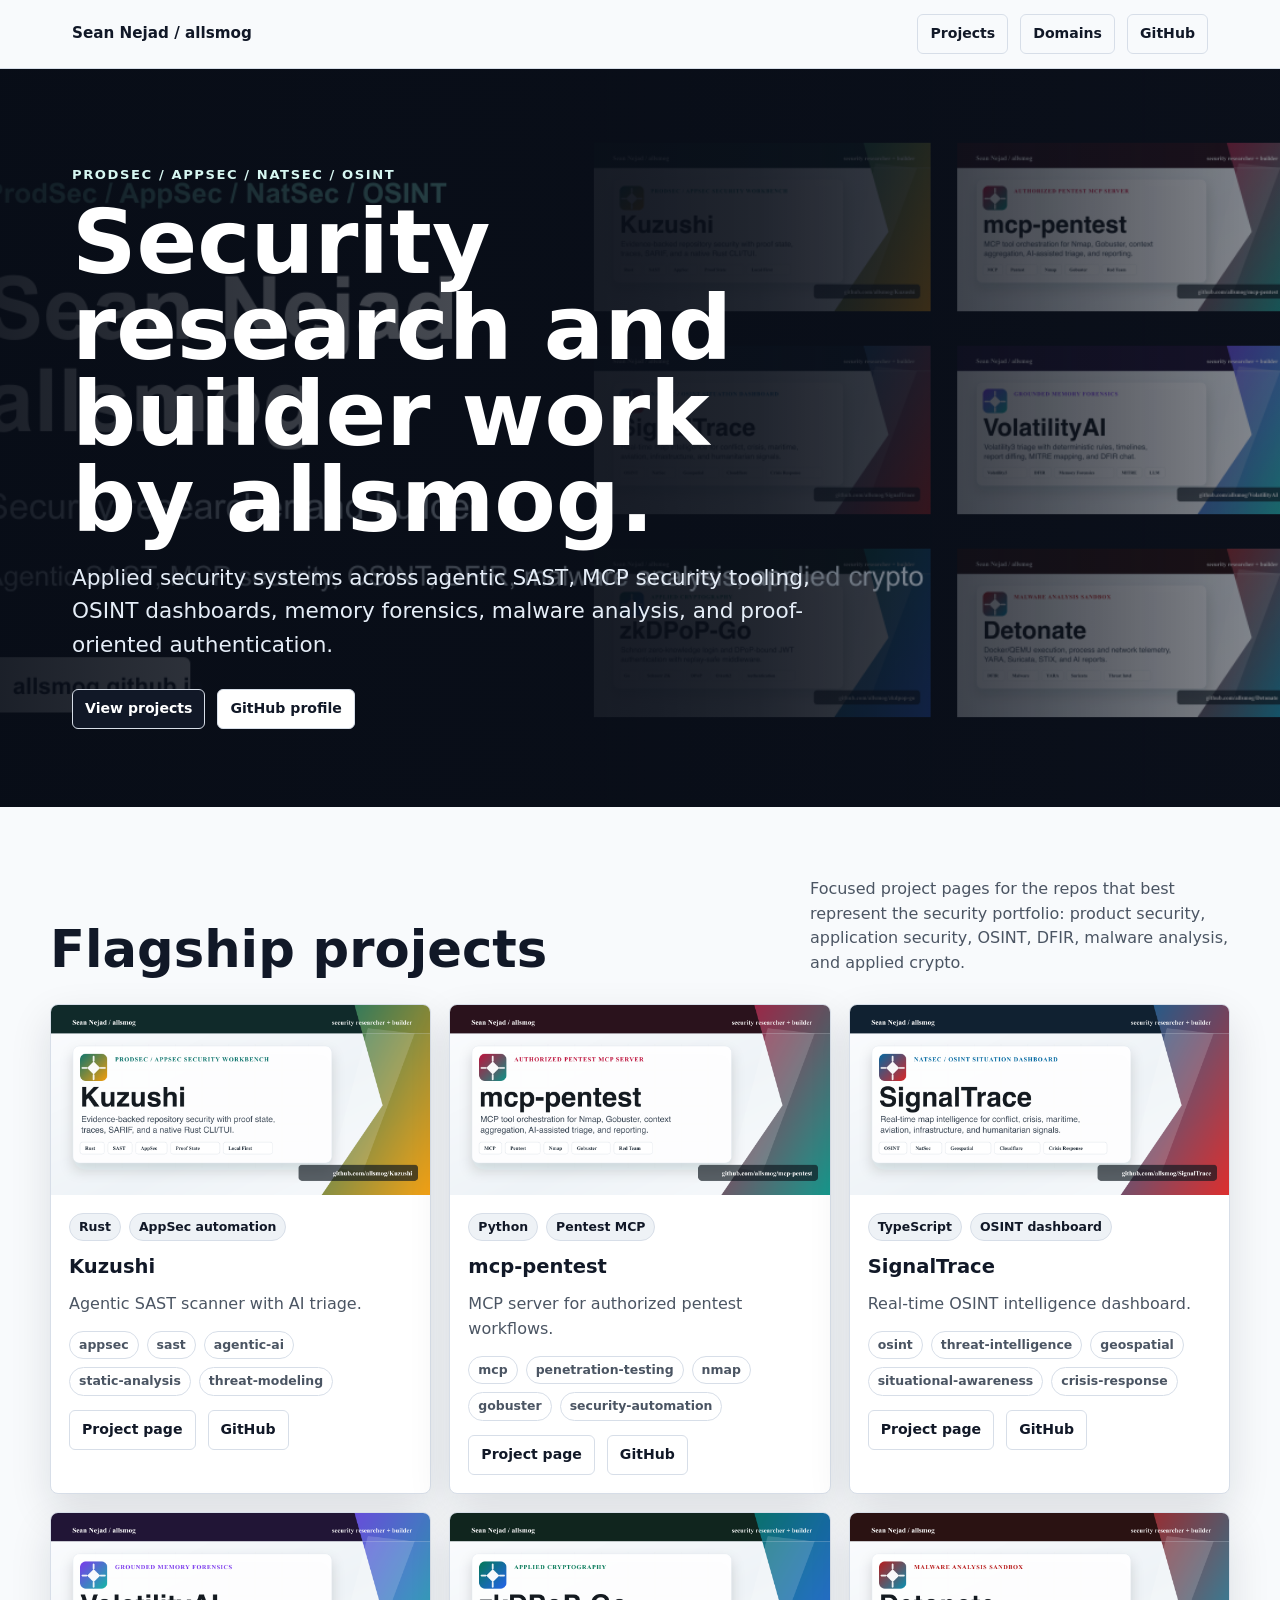
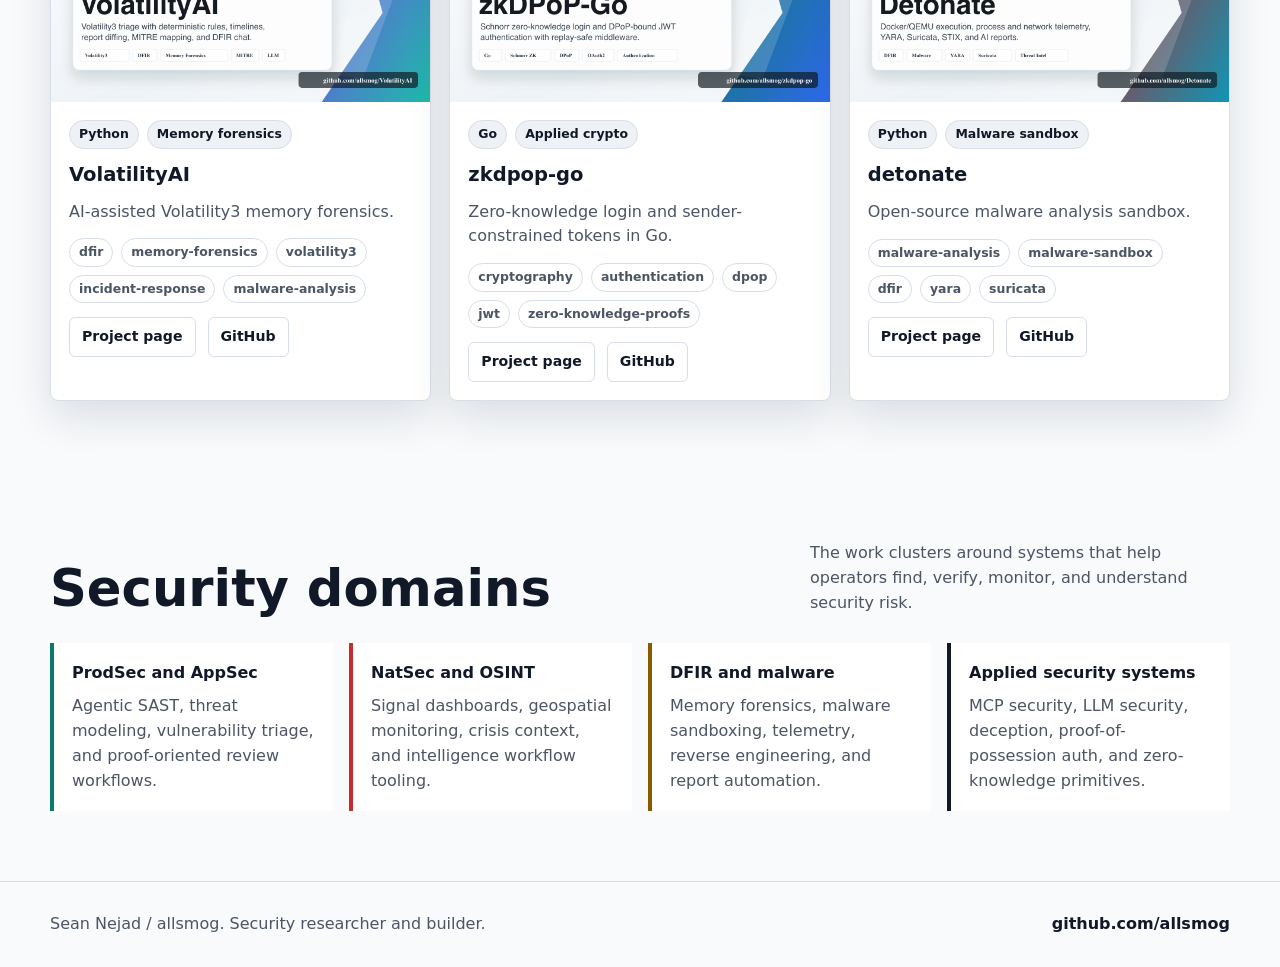
==== index.html @ e036b19d "Create GitHub Pages portfolio site" ====
<!doctype html>
<html lang="en">
<head>
  <meta charset="utf-8">
  <meta name="viewport" content="width=device-width, initial-scale=1">
  <title>Sean Nejad / allsmog | Security Researcher and Builder</title>
  <meta name="description" content="Sean Nejad / allsmog builds ProdSec and AppSec systems across AI security, MCP, OSINT, DFIR, malware analysis, reverse engineering, and applied cryptography.">
  <link rel="canonical" href="https://allsmog.github.io/">
  <meta property="og:type" content="website">
  <meta property="og:title" content="Sean Nejad / allsmog | Security Researcher and Builder">
  <meta property="og:description" content="Sean Nejad / allsmog builds ProdSec and AppSec systems across AI security, MCP, OSINT, DFIR, malware analysis, reverse engineering, and applied cryptography.">
  <meta property="og:url" content="https://allsmog.github.io/">
  <meta property="og:image" content="https://allsmog.github.io/assets/site-preview.png">
  <meta name="twitter:card" content="summary_large_image">
  <meta name="twitter:title" content="Sean Nejad / allsmog | Security Researcher and Builder">
  <meta name="twitter:description" content="Sean Nejad / allsmog builds ProdSec and AppSec systems across AI security, MCP, OSINT, DFIR, malware analysis, reverse engineering, and applied cryptography.">
  <meta name="twitter:image" content="https://allsmog.github.io/assets/site-preview.png">
  <link rel="stylesheet" href="/assets/site.css">
  <script type="application/ld+json">{"@context":"https://schema.org","@type":"ProfilePage","name":"Sean Nejad / allsmog","url":"https://allsmog.github.io","mainEntity":{"@type":"Person","name":"Sean Nejad","alternateName":"allsmog","url":"https://allsmog.github.io","sameAs":["https://github.com/allsmog"],"knowsAbout":["Product Security","Application Security","OSINT","DFIR","Malware Analysis","Reverse Engineering","Applied Cryptography","AI Security"]},"hasPart":{"@type":"ItemList","itemListElement":[{"@type":"ListItem","position":1,"url":"https://allsmog.github.io/projects/kuzushi/","name":"Kuzushi"},{"@type":"ListItem","position":2,"url":"https://allsmog.github.io/projects/mcp-pentest/","name":"mcp-pentest"},{"@type":"ListItem","position":3,"url":"https://allsmog.github.io/projects/signaltrace/","name":"SignalTrace"},{"@type":"ListItem","position":4,"url":"https://allsmog.github.io/projects/volatilityai/","name":"VolatilityAI"},{"@type":"ListItem","position":5,"url":"https://allsmog.github.io/projects/zkdpop-go/","name":"zkdpop-go"},{"@type":"ListItem","position":6,"url":"https://allsmog.github.io/projects/detonate/","name":"detonate"}]}}</script>
</head>
<body>
  <a class="skip-link" href="#main">Skip to content</a>
  <header class="site-header">
    <nav class="nav" aria-label="Primary navigation">
      <a class="brand" href="/">Sean Nejad / allsmog</a>
      <div class="nav-links">
        <a href="/#projects">Projects</a>
        <a href="/#domains">Domains</a>
        <a href="https://github.com/allsmog">GitHub</a>
      </div>
    </nav>
  </header>
  <main id="main">
    <section class="hero" style="--hero-image: url('/assets/site-preview.png')">
      <div class="hero-inner">
        <div class="hero-copy">
          <p class="eyebrow">ProdSec / AppSec / NatSec / OSINT</p>
          <h1>Security research and builder work by allsmog.</h1>
          <p class="lede">Applied security systems across agentic SAST, MCP security tooling, OSINT dashboards, memory forensics, malware analysis, and proof-oriented authentication.</p>
          <div class="hero-actions">
            <a class="button primary" href="#projects">View projects</a>
            <a class="button secondary" href="https://github.com/allsmog">GitHub profile</a>
          </div>
        </div>
      </div>
    </section>
    <section class="page-section" id="projects">
      <div class="section-inner">
        <div class="section-heading">
          <h2>Flagship projects</h2>
          <p>Focused project pages for the repos that best represent the security portfolio: product security, application security, OSINT, DFIR, malware analysis, and applied crypto.</p>
        </div>
        <div class="project-grid">
    <article class="project-card">
      <a href="/projects/kuzushi/" aria-label="Kuzushi project page">
        <img src="/assets/social/kuzushi.png" alt="Kuzushi social preview" width="1280" height="640" loading="lazy">
      </a>
      <div class="project-card-body">
        <div class="meta-row">
          <span class="meta-pill">Rust</span>
          <span class="meta-pill">AppSec automation</span>
        </div>
        <h3><a href="/projects/kuzushi/">Kuzushi</a></h3>
        <p>Agentic SAST scanner with AI triage.</p>
        <div class="tag-row"><span class="tag">appsec</span><span class="tag">sast</span><span class="tag">agentic-ai</span><span class="tag">static-analysis</span><span class="tag">threat-modeling</span></div>
        <div class="section-actions">
          <a class="button secondary" href="/projects/kuzushi/">Project page</a>
          <a class="button secondary" href="https://github.com/allsmog/Kuzushi">GitHub</a>
        </div>
      </div>
    </article>
  
    <article class="project-card">
      <a href="/projects/mcp-pentest/" aria-label="mcp-pentest project page">
        <img src="/assets/social/mcp-pentest.png" alt="mcp-pentest social preview" width="1280" height="640" loading="lazy">
      </a>
      <div class="project-card-body">
        <div class="meta-row">
          <span class="meta-pill">Python</span>
          <span class="meta-pill">Pentest MCP</span>
        </div>
        <h3><a href="/projects/mcp-pentest/">mcp-pentest</a></h3>
        <p>MCP server for authorized pentest workflows.</p>
        <div class="tag-row"><span class="tag">mcp</span><span class="tag">penetration-testing</span><span class="tag">nmap</span><span class="tag">gobuster</span><span class="tag">security-automation</span></div>
        <div class="section-actions">
          <a class="button secondary" href="/projects/mcp-pentest/">Project page</a>
          <a class="button secondary" href="https://github.com/allsmog/mcp-pentest">GitHub</a>
        </div>
      </div>
    </article>
  
    <article class="project-card">
      <a href="/projects/signaltrace/" aria-label="SignalTrace project page">
        <img src="/assets/social/signaltrace.png" alt="SignalTrace social preview" width="1280" height="640" loading="lazy">
      </a>
      <div class="project-card-body">
        <div class="meta-row">
          <span class="meta-pill">TypeScript</span>
          <span class="meta-pill">OSINT dashboard</span>
        </div>
        <h3><a href="/projects/signaltrace/">SignalTrace</a></h3>
        <p>Real-time OSINT intelligence dashboard.</p>
        <div class="tag-row"><span class="tag">osint</span><span class="tag">threat-intelligence</span><span class="tag">geospatial</span><span class="tag">situational-awareness</span><span class="tag">crisis-response</span></div>
        <div class="section-actions">
          <a class="button secondary" href="/projects/signaltrace/">Project page</a>
          <a class="button secondary" href="https://github.com/allsmog/SignalTrace">GitHub</a>
        </div>
      </div>
    </article>
  
    <article class="project-card">
      <a href="/projects/volatilityai/" aria-label="VolatilityAI project page">
        <img src="/assets/social/volatilityai.png" alt="VolatilityAI social preview" width="1280" height="640" loading="lazy">
      </a>
      <div class="project-card-body">
        <div class="meta-row">
          <span class="meta-pill">Python</span>
          <span class="meta-pill">Memory forensics</span>
        </div>
        <h3><a href="/projects/volatilityai/">VolatilityAI</a></h3>
        <p>AI-assisted Volatility3 memory forensics.</p>
        <div class="tag-row"><span class="tag">dfir</span><span class="tag">memory-forensics</span><span class="tag">volatility3</span><span class="tag">incident-response</span><span class="tag">malware-analysis</span></div>
        <div class="section-actions">
          <a class="button secondary" href="/projects/volatilityai/">Project page</a>
          <a class="button secondary" href="https://github.com/allsmog/VolatilityAI">GitHub</a>
        </div>
      </div>
    </article>
  
    <article class="project-card">
      <a href="/projects/zkdpop-go/" aria-label="zkdpop-go project page">
        <img src="/assets/social/zkdpop-go.png" alt="zkdpop-go social preview" width="1280" height="640" loading="lazy">
      </a>
      <div class="project-card-body">
        <div class="meta-row">
          <span class="meta-pill">Go</span>
          <span class="meta-pill">Applied crypto</span>
        </div>
        <h3><a href="/projects/zkdpop-go/">zkdpop-go</a></h3>
        <p>Zero-knowledge login and sender-constrained tokens in Go.</p>
        <div class="tag-row"><span class="tag">cryptography</span><span class="tag">authentication</span><span class="tag">dpop</span><span class="tag">jwt</span><span class="tag">zero-knowledge-proofs</span></div>
        <div class="section-actions">
          <a class="button secondary" href="/projects/zkdpop-go/">Project page</a>
          <a class="button secondary" href="https://github.com/allsmog/zkdpop-go">GitHub</a>
        </div>
      </div>
    </article>
  
    <article class="project-card">
      <a href="/projects/detonate/" aria-label="detonate project page">
        <img src="/assets/social/detonate.png" alt="detonate social preview" width="1280" height="640" loading="lazy">
      </a>
      <div class="project-card-body">
        <div class="meta-row">
          <span class="meta-pill">Python</span>
          <span class="meta-pill">Malware sandbox</span>
        </div>
        <h3><a href="/projects/detonate/">detonate</a></h3>
        <p>Open-source malware analysis sandbox.</p>
        <div class="tag-row"><span class="tag">malware-analysis</span><span class="tag">malware-sandbox</span><span class="tag">dfir</span><span class="tag">yara</span><span class="tag">suricata</span></div>
        <div class="section-actions">
          <a class="button secondary" href="/projects/detonate/">Project page</a>
          <a class="button secondary" href="https://github.com/allsmog/detonate">GitHub</a>
        </div>
      </div>
    </article>
  </div>
      </div>
    </section>
    <section class="page-section" id="domains">
      <div class="section-inner">
        <div class="section-heading">
          <h2>Security domains</h2>
          <p>The work clusters around systems that help operators find, verify, monitor, and understand security risk.</p>
        </div>
        <div class="domain-grid">
          <article class="domain"><h3>ProdSec and AppSec</h3><p>Agentic SAST, threat modeling, vulnerability triage, and proof-oriented review workflows.</p></article>
          <article class="domain"><h3>NatSec and OSINT</h3><p>Signal dashboards, geospatial monitoring, crisis context, and intelligence workflow tooling.</p></article>
          <article class="domain"><h3>DFIR and malware</h3><p>Memory forensics, malware sandboxing, telemetry, reverse engineering, and report automation.</p></article>
          <article class="domain"><h3>Applied security systems</h3><p>MCP security, LLM security, deception, proof-of-possession auth, and zero-knowledge primitives.</p></article>
        </div>
      </div>
    </section>
  </main>
  <footer class="site-footer">
    <div class="footer-inner">
      <span>Sean Nejad / allsmog. Security researcher and builder.</span>
      <a href="https://github.com/allsmog">github.com/allsmog</a>
    </div>
  </footer>
</body>
</html>
---- assets/site.css ----
:root {
  color-scheme: light;
  --bg: #f8fafc;
  --ink: #111827;
  --muted: #4b5563;
  --line: #d7dee8;
  --panel: #ffffff;
  --panel-alt: #eef2f6;
  --accent: #c92a2a;
  --accent-2: #0f766e;
  --accent-3: #8a5a00;
  --shadow: 0 16px 42px rgba(17, 24, 39, 0.12);
  font-family: Inter, ui-sans-serif, system-ui, -apple-system, BlinkMacSystemFont, "Segoe UI", sans-serif;
}

* {
  box-sizing: border-box;
}

html {
  scroll-behavior: smooth;
}

body {
  margin: 0;
  background: var(--bg);
  color: var(--ink);
  line-height: 1.55;
}

a {
  color: inherit;
  text-decoration: none;
}

img {
  display: block;
  max-width: 100%;
}

.skip-link {
  left: 16px;
  padding: 10px 14px;
  position: absolute;
  top: -48px;
  z-index: 20;
  background: var(--ink);
  color: #fff;
  border-radius: 6px;
}

.skip-link:focus {
  top: 16px;
}

.site-header {
  position: sticky;
  top: 0;
  z-index: 10;
  background: rgba(248, 250, 252, 0.9);
  border-bottom: 1px solid var(--line);
  backdrop-filter: blur(18px);
}

.nav {
  align-items: center;
  display: flex;
  gap: 24px;
  justify-content: space-between;
  margin: 0 auto;
  max-width: 1180px;
  padding: 14px 22px;
}

.brand {
  font-size: 0.95rem;
  font-weight: 760;
  letter-spacing: 0;
}

.nav-links {
  align-items: center;
  display: flex;
  flex-wrap: wrap;
  gap: 12px;
}

.nav-links a,
.button {
  align-items: center;
  border: 1px solid var(--line);
  border-radius: 6px;
  display: inline-flex;
  font-size: 0.88rem;
  font-weight: 680;
  gap: 8px;
  min-height: 38px;
  padding: 8px 12px;
}

.nav-links a:hover,
.button:hover {
  border-color: var(--ink);
}

.button.primary {
  background: var(--ink);
  color: #fff;
}

.button.secondary {
  background: var(--panel);
}

.hero .button.secondary {
  background: #ffffff;
  color: var(--ink);
}

.hero {
  background-image: linear-gradient(90deg, rgba(8, 13, 23, 0.92), rgba(8, 13, 23, 0.68), rgba(8, 13, 23, 0.18)), var(--hero-image);
  background-position: center;
  background-size: cover;
  color: #fff;
  min-height: 82svh;
  position: relative;
}

.hero-inner {
  display: flex;
  flex-direction: column;
  justify-content: center;
  margin: 0 auto;
  max-width: 1180px;
  min-height: 82svh;
  padding: 92px 22px 74px;
}

.hero-copy {
  max-width: 760px;
}

.eyebrow {
  color: #d7f7f2;
  font-size: 0.82rem;
  font-weight: 780;
  letter-spacing: 0.12em;
  margin: 0 0 14px;
  text-transform: uppercase;
}

h1,
h2,
h3,
p {
  margin-top: 0;
}

h1 {
  font-size: clamp(2.35rem, 7vw, 5.9rem);
  line-height: 0.96;
  letter-spacing: 0;
  margin-bottom: 18px;
  max-width: 900px;
}

.hero-copy .lede {
  color: #e5edf7;
  font-size: clamp(1.05rem, 2.1vw, 1.35rem);
  margin-bottom: 28px;
  max-width: 760px;
}

.hero-actions,
.section-actions {
  display: flex;
  flex-wrap: wrap;
  gap: 12px;
}

.page-section {
  padding: 70px 22px;
}

.section-inner {
  margin: 0 auto;
  max-width: 1180px;
}

.section-heading {
  align-items: end;
  display: grid;
  gap: 18px;
  grid-template-columns: minmax(0, 1fr) minmax(260px, 420px);
  margin-bottom: 28px;
}

.section-heading h2 {
  font-size: clamp(1.9rem, 4vw, 3.25rem);
  line-height: 1.04;
  margin-bottom: 0;
}

.section-heading p {
  color: var(--muted);
  margin-bottom: 0;
}

.project-grid {
  display: grid;
  gap: 18px;
  grid-template-columns: repeat(3, minmax(0, 1fr));
}

.project-card {
  background: var(--panel);
  border: 1px solid var(--line);
  border-radius: 8px;
  box-shadow: var(--shadow);
  display: grid;
  grid-template-rows: auto 1fr;
  min-width: 0;
  overflow: hidden;
}

.project-card img {
  aspect-ratio: 2 / 1;
  height: auto;
  object-fit: cover;
  width: 100%;
}

.project-card-body {
  display: flex;
  flex-direction: column;
  gap: 14px;
  padding: 18px;
}

.project-card h3 {
  font-size: 1.22rem;
  line-height: 1.18;
  margin-bottom: 0;
}

.project-card p {
  color: var(--muted);
  margin-bottom: 0;
}

.meta-row,
.tag-row {
  display: flex;
  flex-wrap: wrap;
  gap: 8px;
}

.tag,
.meta-pill {
  border: 1px solid var(--line);
  border-radius: 999px;
  color: var(--muted);
  font-size: 0.78rem;
  font-weight: 700;
  line-height: 1;
  padding: 7px 9px;
}

.meta-pill {
  color: var(--ink);
  background: var(--panel-alt);
}

.domain-grid {
  display: grid;
  gap: 16px;
  grid-template-columns: repeat(4, minmax(0, 1fr));
}

.domain {
  border-left: 4px solid var(--accent-2);
  background: var(--panel);
  padding: 18px;
}

.domain:nth-child(2) {
  border-color: var(--accent);
}

.domain:nth-child(3) {
  border-color: var(--accent-3);
}

.domain:nth-child(4) {
  border-color: var(--ink);
}

.domain h3 {
  font-size: 1rem;
  margin-bottom: 8px;
}

.domain p {
  color: var(--muted);
  margin-bottom: 0;
}

.project-article {
  background: var(--panel);
}

.project-layout {
  display: grid;
  gap: 34px;
  grid-template-columns: minmax(0, 1.15fr) minmax(260px, 0.85fr);
}

.content-block {
  border-top: 1px solid var(--line);
  padding-top: 24px;
}

.content-block h2 {
  font-size: 1.55rem;
  line-height: 1.15;
  margin-bottom: 12px;
}

.content-block p,
.content-block li {
  color: var(--muted);
}

.content-block ul {
  margin: 0;
  padding-left: 20px;
}

.fact-panel {
  background: var(--panel-alt);
  border: 1px solid var(--line);
  border-radius: 8px;
  padding: 20px;
}

.fact-panel h2 {
  font-size: 1rem;
  margin-bottom: 14px;
}

.fact-list {
  display: grid;
  gap: 14px;
}

.fact-list dt {
  color: var(--muted);
  font-size: 0.78rem;
  font-weight: 760;
  text-transform: uppercase;
}

.fact-list dd {
  margin: 4px 0 0;
}

.site-footer {
  border-top: 1px solid var(--line);
  color: var(--muted);
  padding: 30px 22px;
}

.footer-inner {
  display: flex;
  flex-wrap: wrap;
  gap: 12px;
  justify-content: space-between;
  margin: 0 auto;
  max-width: 1180px;
}

.footer-inner a {
  color: var(--ink);
  font-weight: 700;
}

@media (max-width: 900px) {
  .section-heading,
  .project-layout {
    grid-template-columns: 1fr;
  }

  .project-grid,
  .domain-grid {
    grid-template-columns: repeat(2, minmax(0, 1fr));
  }
}

@media (max-width: 640px) {
  .nav {
    align-items: flex-start;
    flex-direction: column;
    gap: 12px;
  }

  .hero,
  .hero-inner {
    min-height: 78svh;
  }

  .hero-inner {
    padding: 78px 18px 52px;
  }

  .page-section {
    padding: 52px 18px;
  }

  .project-grid,
  .domain-grid {
    grid-template-columns: 1fr;
  }

  .nav-links a,
  .button {
    min-height: 36px;
    padding: 8px 10px;
  }
}
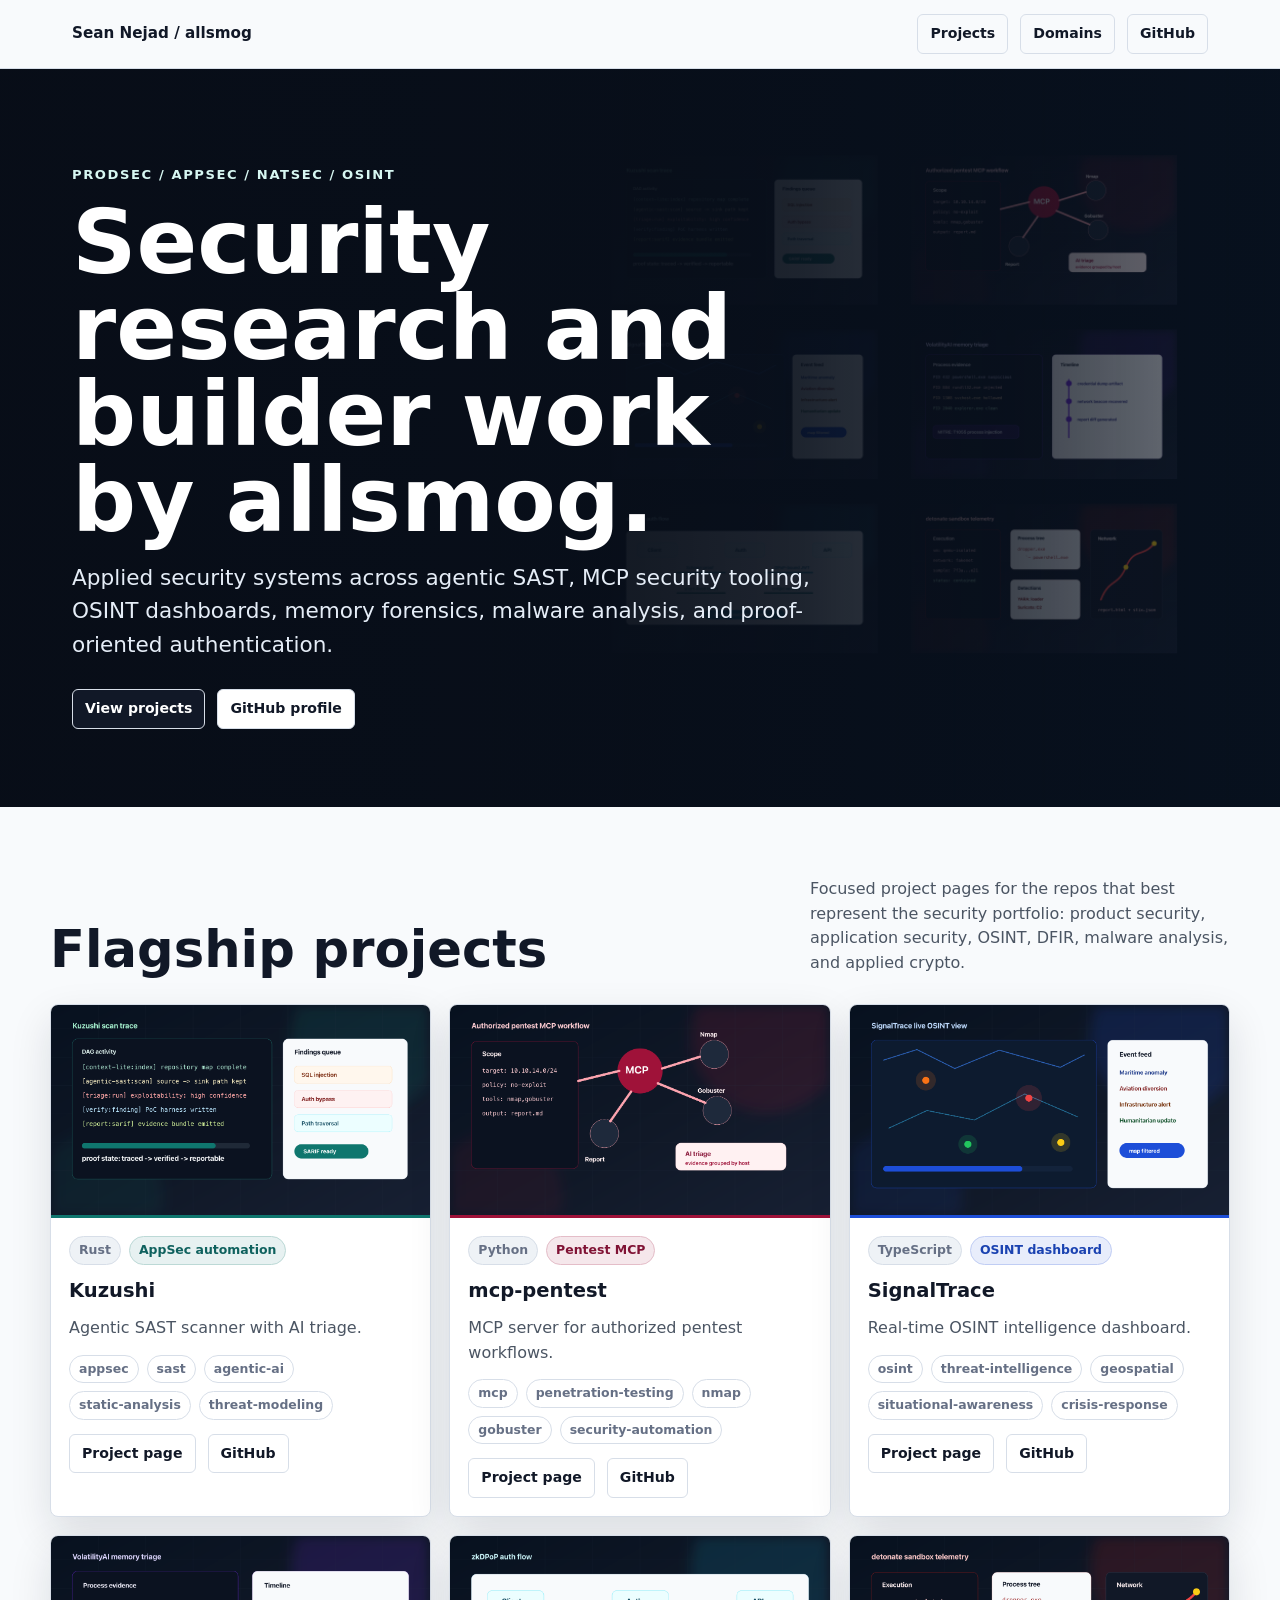
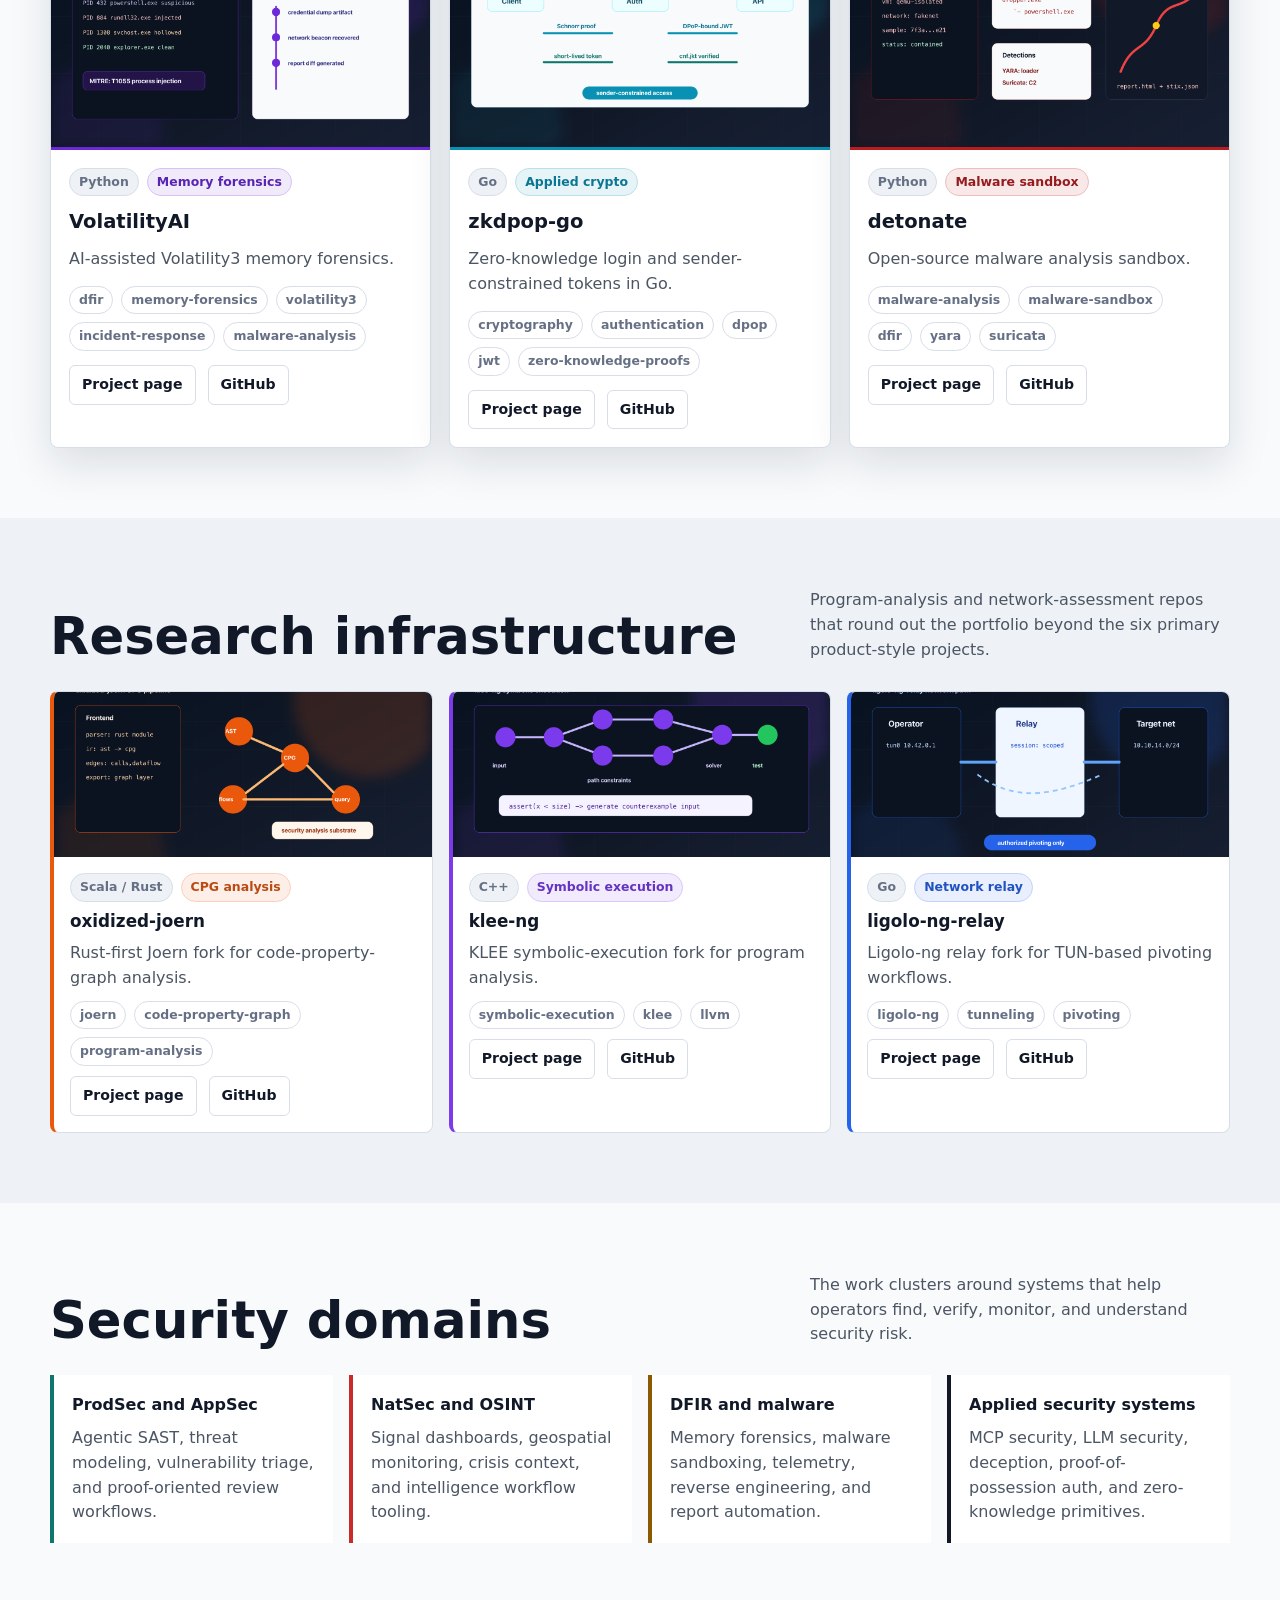
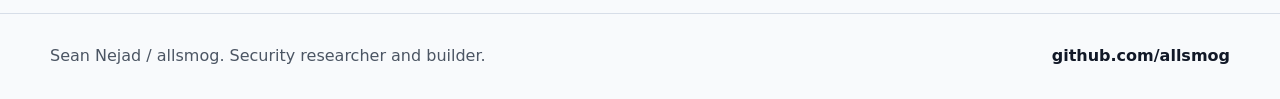
==== commit 97c0ef6c: "Polish portfolio UI and add research infrastructure" ====
--- a/index.html
+++ b/index.html
@@ -16,7 +16,7 @@
   <meta name="twitter:description" content="Sean Nejad / allsmog builds ProdSec and AppSec systems across AI security, MCP, OSINT, DFIR, malware analysis, reverse engineering, and applied cryptography.">
   <meta name="twitter:image" content="https://allsmog.github.io/assets/site-preview.png">
   <link rel="stylesheet" href="/assets/site.css">
-  <script type="application/ld+json">{"@context":"https://schema.org","@type":"ProfilePage","name":"Sean Nejad / allsmog","url":"https://allsmog.github.io","mainEntity":{"@type":"Person","name":"Sean Nejad","alternateName":"allsmog","url":"https://allsmog.github.io","sameAs":["https://github.com/allsmog"],"knowsAbout":["Product Security","Application Security","OSINT","DFIR","Malware Analysis","Reverse Engineering","Applied Cryptography","AI Security"]},"hasPart":{"@type":"ItemList","itemListElement":[{"@type":"ListItem","position":1,"url":"https://allsmog.github.io/projects/kuzushi/","name":"Kuzushi"},{"@type":"ListItem","position":2,"url":"https://allsmog.github.io/projects/mcp-pentest/","name":"mcp-pentest"},{"@type":"ListItem","position":3,"url":"https://allsmog.github.io/projects/signaltrace/","name":"SignalTrace"},{"@type":"ListItem","position":4,"url":"https://allsmog.github.io/projects/volatilityai/","name":"VolatilityAI"},{"@type":"ListItem","position":5,"url":"https://allsmog.github.io/projects/zkdpop-go/","name":"zkdpop-go"},{"@type":"ListItem","position":6,"url":"https://allsmog.github.io/projects/detonate/","name":"detonate"}]}}</script>
+  <script type="application/ld+json">{"@context":"https://schema.org","@type":"ProfilePage","name":"Sean Nejad / allsmog","url":"https://allsmog.github.io","mainEntity":{"@type":"Person","name":"Sean Nejad","alternateName":"allsmog","url":"https://allsmog.github.io","sameAs":["https://github.com/allsmog"],"knowsAbout":["Product Security","Application Security","OSINT","DFIR","Malware Analysis","Reverse Engineering","Applied Cryptography","AI Security"]},"hasPart":{"@type":"ItemList","itemListElement":[{"@type":"ListItem","position":1,"url":"https://allsmog.github.io/projects/kuzushi/","name":"Kuzushi"},{"@type":"ListItem","position":2,"url":"https://allsmog.github.io/projects/mcp-pentest/","name":"mcp-pentest"},{"@type":"ListItem","position":3,"url":"https://allsmog.github.io/projects/signaltrace/","name":"SignalTrace"},{"@type":"ListItem","position":4,"url":"https://allsmog.github.io/projects/volatilityai/","name":"VolatilityAI"},{"@type":"ListItem","position":5,"url":"https://allsmog.github.io/projects/zkdpop-go/","name":"zkdpop-go"},{"@type":"ListItem","position":6,"url":"https://allsmog.github.io/projects/detonate/","name":"detonate"},{"@type":"ListItem","position":7,"url":"https://allsmog.github.io/projects/oxidized-joern/","name":"oxidized-joern"},{"@type":"ListItem","position":8,"url":"https://allsmog.github.io/projects/klee-ng/","name":"klee-ng"},{"@type":"ListItem","position":9,"url":"https://allsmog.github.io/projects/ligolo-ng-relay/","name":"ligolo-ng-relay"}]}}</script>
 </head>
 <body>
   <a class="skip-link" href="#main">Skip to content</a>
@@ -31,7 +31,7 @@
     </nav>
   </header>
   <main id="main">
-    <section class="hero" style="--hero-image: url('/assets/site-preview.png')">
+    <section class="hero" style="--hero-image: url('/assets/site-hero.png')">
       <div class="hero-inner">
         <div class="hero-copy">
           <p class="eyebrow">ProdSec / AppSec / NatSec / OSINT</p>
@@ -51,14 +51,14 @@
           <p>Focused project pages for the repos that best represent the security portfolio: product security, application security, OSINT, DFIR, malware analysis, and applied crypto.</p>
         </div>
         <div class="project-grid">
-    <article class="project-card">
+    <article class="project-card" style="--project-accent: #0f766e">
       <a href="/projects/kuzushi/" aria-label="Kuzushi project page">
-        <img src="/assets/social/kuzushi.png" alt="Kuzushi social preview" width="1280" height="640" loading="lazy">
-      </a>
-      <div class="project-card-body">
-        <div class="meta-row">
-          <span class="meta-pill">Rust</span>
-          <span class="meta-pill">AppSec automation</span>
+        <img src="/assets/project-visuals/kuzushi.png" alt="Kuzushi project artifact preview" width="1280" height="720" loading="lazy">
+      </a>
+      <div class="project-card-body">
+        <div class="meta-row">
+          <span class="meta-pill language-pill">Rust</span>
+          <span class="meta-pill category-pill">AppSec automation</span>
         </div>
         <h3><a href="/projects/kuzushi/">Kuzushi</a></h3>
         <p>Agentic SAST scanner with AI triage.</p>
@@ -70,14 +70,14 @@
       </div>
     </article>
   
-    <article class="project-card">
+    <article class="project-card" style="--project-accent: #9f1239">
       <a href="/projects/mcp-pentest/" aria-label="mcp-pentest project page">
-        <img src="/assets/social/mcp-pentest.png" alt="mcp-pentest social preview" width="1280" height="640" loading="lazy">
-      </a>
-      <div class="project-card-body">
-        <div class="meta-row">
-          <span class="meta-pill">Python</span>
-          <span class="meta-pill">Pentest MCP</span>
+        <img src="/assets/project-visuals/mcp-pentest.png" alt="mcp-pentest project artifact preview" width="1280" height="720" loading="lazy">
+      </a>
+      <div class="project-card-body">
+        <div class="meta-row">
+          <span class="meta-pill language-pill">Python</span>
+          <span class="meta-pill category-pill">Pentest MCP</span>
         </div>
         <h3><a href="/projects/mcp-pentest/">mcp-pentest</a></h3>
         <p>MCP server for authorized pentest workflows.</p>
@@ -89,14 +89,14 @@
       </div>
     </article>
   
-    <article class="project-card">
+    <article class="project-card" style="--project-accent: #1d4ed8">
       <a href="/projects/signaltrace/" aria-label="SignalTrace project page">
-        <img src="/assets/social/signaltrace.png" alt="SignalTrace social preview" width="1280" height="640" loading="lazy">
-      </a>
-      <div class="project-card-body">
-        <div class="meta-row">
-          <span class="meta-pill">TypeScript</span>
-          <span class="meta-pill">OSINT dashboard</span>
+        <img src="/assets/project-visuals/signaltrace.png" alt="SignalTrace project artifact preview" width="1280" height="720" loading="lazy">
+      </a>
+      <div class="project-card-body">
+        <div class="meta-row">
+          <span class="meta-pill language-pill">TypeScript</span>
+          <span class="meta-pill category-pill">OSINT dashboard</span>
         </div>
         <h3><a href="/projects/signaltrace/">SignalTrace</a></h3>
         <p>Real-time OSINT intelligence dashboard.</p>
@@ -108,14 +108,14 @@
       </div>
     </article>
   
-    <article class="project-card">
+    <article class="project-card" style="--project-accent: #6d28d9">
       <a href="/projects/volatilityai/" aria-label="VolatilityAI project page">
-        <img src="/assets/social/volatilityai.png" alt="VolatilityAI social preview" width="1280" height="640" loading="lazy">
-      </a>
-      <div class="project-card-body">
-        <div class="meta-row">
-          <span class="meta-pill">Python</span>
-          <span class="meta-pill">Memory forensics</span>
+        <img src="/assets/project-visuals/volatilityai.png" alt="VolatilityAI project artifact preview" width="1280" height="720" loading="lazy">
+      </a>
+      <div class="project-card-body">
+        <div class="meta-row">
+          <span class="meta-pill language-pill">Python</span>
+          <span class="meta-pill category-pill">Memory forensics</span>
         </div>
         <h3><a href="/projects/volatilityai/">VolatilityAI</a></h3>
         <p>AI-assisted Volatility3 memory forensics.</p>
@@ -127,14 +127,14 @@
       </div>
     </article>
   
-    <article class="project-card">
+    <article class="project-card" style="--project-accent: #0891b2">
       <a href="/projects/zkdpop-go/" aria-label="zkdpop-go project page">
-        <img src="/assets/social/zkdpop-go.png" alt="zkdpop-go social preview" width="1280" height="640" loading="lazy">
-      </a>
-      <div class="project-card-body">
-        <div class="meta-row">
-          <span class="meta-pill">Go</span>
-          <span class="meta-pill">Applied crypto</span>
+        <img src="/assets/project-visuals/zkdpop-go.png" alt="zkdpop-go project artifact preview" width="1280" height="720" loading="lazy">
+      </a>
+      <div class="project-card-body">
+        <div class="meta-row">
+          <span class="meta-pill language-pill">Go</span>
+          <span class="meta-pill category-pill">Applied crypto</span>
         </div>
         <h3><a href="/projects/zkdpop-go/">zkdpop-go</a></h3>
         <p>Zero-knowledge login and sender-constrained tokens in Go.</p>
@@ -146,14 +146,14 @@
       </div>
     </article>
   
-    <article class="project-card">
+    <article class="project-card" style="--project-accent: #b91c1c">
       <a href="/projects/detonate/" aria-label="detonate project page">
-        <img src="/assets/social/detonate.png" alt="detonate social preview" width="1280" height="640" loading="lazy">
-      </a>
-      <div class="project-card-body">
-        <div class="meta-row">
-          <span class="meta-pill">Python</span>
-          <span class="meta-pill">Malware sandbox</span>
+        <img src="/assets/project-visuals/detonate.png" alt="detonate project artifact preview" width="1280" height="720" loading="lazy">
+      </a>
+      <div class="project-card-body">
+        <div class="meta-row">
+          <span class="meta-pill language-pill">Python</span>
+          <span class="meta-pill category-pill">Malware sandbox</span>
         </div>
         <h3><a href="/projects/detonate/">detonate</a></h3>
         <p>Open-source malware analysis sandbox.</p>
@@ -161,6 +161,72 @@
         <div class="section-actions">
           <a class="button secondary" href="/projects/detonate/">Project page</a>
           <a class="button secondary" href="https://github.com/allsmog/detonate">GitHub</a>
+        </div>
+      </div>
+    </article>
+  </div>
+      </div>
+    </section>
+    <section class="page-section research-section" id="research-infrastructure">
+      <div class="section-inner">
+        <div class="section-heading">
+          <h2>Research infrastructure</h2>
+          <p>Program-analysis and network-assessment repos that round out the portfolio beyond the six primary product-style projects.</p>
+        </div>
+        <div class="research-list">
+    <article class="research-card" style="--project-accent: #ea580c">
+      <a class="research-thumb" href="/projects/oxidized-joern/" aria-label="oxidized-joern project page">
+        <img src="/assets/project-visuals/oxidized-joern.png" alt="oxidized-joern project artifact preview" width="1280" height="720" loading="lazy">
+      </a>
+      <div class="research-card-body">
+        <div class="meta-row">
+          <span class="meta-pill language-pill">Scala / Rust</span>
+          <span class="meta-pill category-pill">CPG analysis</span>
+        </div>
+        <h3><a href="/projects/oxidized-joern/">oxidized-joern</a></h3>
+        <p>Rust-first Joern fork for code-property-graph analysis.</p>
+        <div class="tag-row"><span class="tag">joern</span><span class="tag">code-property-graph</span><span class="tag">program-analysis</span></div>
+        <div class="section-actions">
+          <a class="button secondary" href="/projects/oxidized-joern/">Project page</a>
+          <a class="button secondary" href="https://github.com/allsmog/oxidized-joern">GitHub</a>
+        </div>
+      </div>
+    </article>
+  
+    <article class="research-card" style="--project-accent: #7c3aed">
+      <a class="research-thumb" href="/projects/klee-ng/" aria-label="klee-ng project page">
+        <img src="/assets/project-visuals/klee-ng.png" alt="klee-ng project artifact preview" width="1280" height="720" loading="lazy">
+      </a>
+      <div class="research-card-body">
+        <div class="meta-row">
+          <span class="meta-pill language-pill">C++</span>
+          <span class="meta-pill category-pill">Symbolic execution</span>
+        </div>
+        <h3><a href="/projects/klee-ng/">klee-ng</a></h3>
+        <p>KLEE symbolic-execution fork for program analysis.</p>
+        <div class="tag-row"><span class="tag">symbolic-execution</span><span class="tag">klee</span><span class="tag">llvm</span></div>
+        <div class="section-actions">
+          <a class="button secondary" href="/projects/klee-ng/">Project page</a>
+          <a class="button secondary" href="https://github.com/allsmog/klee-ng">GitHub</a>
+        </div>
+      </div>
+    </article>
+  
+    <article class="research-card" style="--project-accent: #2563eb">
+      <a class="research-thumb" href="/projects/ligolo-ng-relay/" aria-label="ligolo-ng-relay project page">
+        <img src="/assets/project-visuals/ligolo-ng-relay.png" alt="ligolo-ng-relay project artifact preview" width="1280" height="720" loading="lazy">
+      </a>
+      <div class="research-card-body">
+        <div class="meta-row">
+          <span class="meta-pill language-pill">Go</span>
+          <span class="meta-pill category-pill">Network relay</span>
+        </div>
+        <h3><a href="/projects/ligolo-ng-relay/">ligolo-ng-relay</a></h3>
+        <p>Ligolo-ng relay fork for TUN-based pivoting workflows.</p>
+        <div class="tag-row"><span class="tag">ligolo-ng</span><span class="tag">tunneling</span><span class="tag">pivoting</span></div>
+        <div class="section-actions">
+          <a class="button secondary" href="/projects/ligolo-ng-relay/">Project page</a>
+          <a class="button secondary" href="https://github.com/allsmog/ligolo-ng-relay">GitHub</a>
         </div>
       </div>
     </article>
--- a/assets/site.css
+++ b/assets/site.css
@@ -126,6 +126,36 @@
   position: relative;
 }
 
+.project-hero {
+  background: #07111f;
+  background-image: none;
+  isolation: isolate;
+  overflow: hidden;
+}
+
+.project-hero::before {
+  background-image: var(--hero-image);
+  background-position: center;
+  background-size: cover;
+  content: "";
+  filter: blur(3px);
+  inset: -30px;
+  opacity: 0.62;
+  position: absolute;
+  transform: scale(1.05);
+  z-index: -2;
+}
+
+.project-hero::after {
+  background:
+    linear-gradient(90deg, rgba(7, 17, 31, 0.98), rgba(7, 17, 31, 0.76), rgba(7, 17, 31, 0.18)),
+    linear-gradient(180deg, rgba(7, 17, 31, 0.18), rgba(7, 17, 31, 0.9));
+  content: "";
+  inset: 0;
+  position: absolute;
+  z-index: -1;
+}
+
 .hero-inner {
   display: flex;
   flex-direction: column;
@@ -134,6 +164,8 @@
   max-width: 1180px;
   min-height: 82svh;
   padding: 92px 22px 74px;
+  position: relative;
+  z-index: 1;
 }
 
 .hero-copy {
@@ -171,6 +203,12 @@
   max-width: 760px;
 }
 
+.project-hero h1,
+.project-hero .lede,
+.project-hero .eyebrow {
+  text-shadow: 0 2px 24px rgba(0, 0, 0, 0.64);
+}
+
 .hero-actions,
 .section-actions {
   display: flex;
@@ -223,8 +261,14 @@
   overflow: hidden;
 }
 
+.project-card:hover {
+  border-color: color-mix(in srgb, var(--project-accent), var(--line) 30%);
+}
+
 .project-card img {
-  aspect-ratio: 2 / 1;
+  aspect-ratio: 16 / 9;
+  background: #111827;
+  border-bottom: 3px solid var(--project-accent);
   height: auto;
   object-fit: cover;
   width: 100%;
@@ -259,16 +303,76 @@
 .meta-pill {
   border: 1px solid var(--line);
   border-radius: 999px;
-  color: var(--muted);
   font-size: 0.78rem;
   font-weight: 700;
   line-height: 1;
   padding: 7px 9px;
 }
 
+.tag {
+  color: #667085;
+  background: #ffffff;
+}
+
 .meta-pill {
-  color: var(--ink);
   background: var(--panel-alt);
+}
+
+.language-pill {
+  color: #667085;
+}
+
+.category-pill {
+  background: color-mix(in srgb, var(--project-accent), #ffffff 90%);
+  border-color: color-mix(in srgb, var(--project-accent), #ffffff 72%);
+  color: color-mix(in srgb, var(--project-accent), #111827 22%);
+}
+
+.research-section {
+  background: #eef2f6;
+}
+
+.research-list {
+  display: grid;
+  gap: 16px;
+  grid-template-columns: repeat(3, minmax(0, 1fr));
+}
+
+.research-card {
+  background: var(--panel);
+  border: 1px solid var(--line);
+  border-left: 4px solid var(--project-accent);
+  border-radius: 8px;
+  display: grid;
+  grid-template-rows: auto 1fr;
+  min-width: 0;
+  overflow: hidden;
+}
+
+.research-card img {
+  aspect-ratio: 16 / 7;
+  background: #111827;
+  height: auto;
+  object-fit: cover;
+  width: 100%;
+}
+
+.research-card-body {
+  display: flex;
+  flex-direction: column;
+  gap: 10px;
+  padding: 16px;
+}
+
+.research-card h3 {
+  font-size: 1.05rem;
+  line-height: 1.18;
+  margin-bottom: 0;
+}
+
+.research-card p {
+  color: var(--muted);
+  margin-bottom: 0;
 }
 
 .domain-grid {
@@ -391,7 +495,8 @@
   }
 
   .project-grid,
-  .domain-grid {
+  .domain-grid,
+  .research-list {
     grid-template-columns: repeat(2, minmax(0, 1fr));
   }
 }
@@ -417,8 +522,37 @@
   }
 
   .project-grid,
-  .domain-grid {
+  .domain-grid,
+  .research-list {
     grid-template-columns: 1fr;
+  }
+
+  .research-card {
+    grid-template-columns: 1fr;
+    grid-template-rows: 1fr;
+  }
+
+  .research-thumb {
+    display: none;
+  }
+
+  .research-card img {
+    aspect-ratio: auto;
+    height: 100%;
+  }
+
+  .research-card-body {
+    gap: 8px;
+    padding: 12px;
+  }
+
+  .research-card .tag-row {
+    display: none;
+  }
+
+  .research-card .button {
+    min-height: 32px;
+    padding: 6px 8px;
   }
 
   .nav-links a,
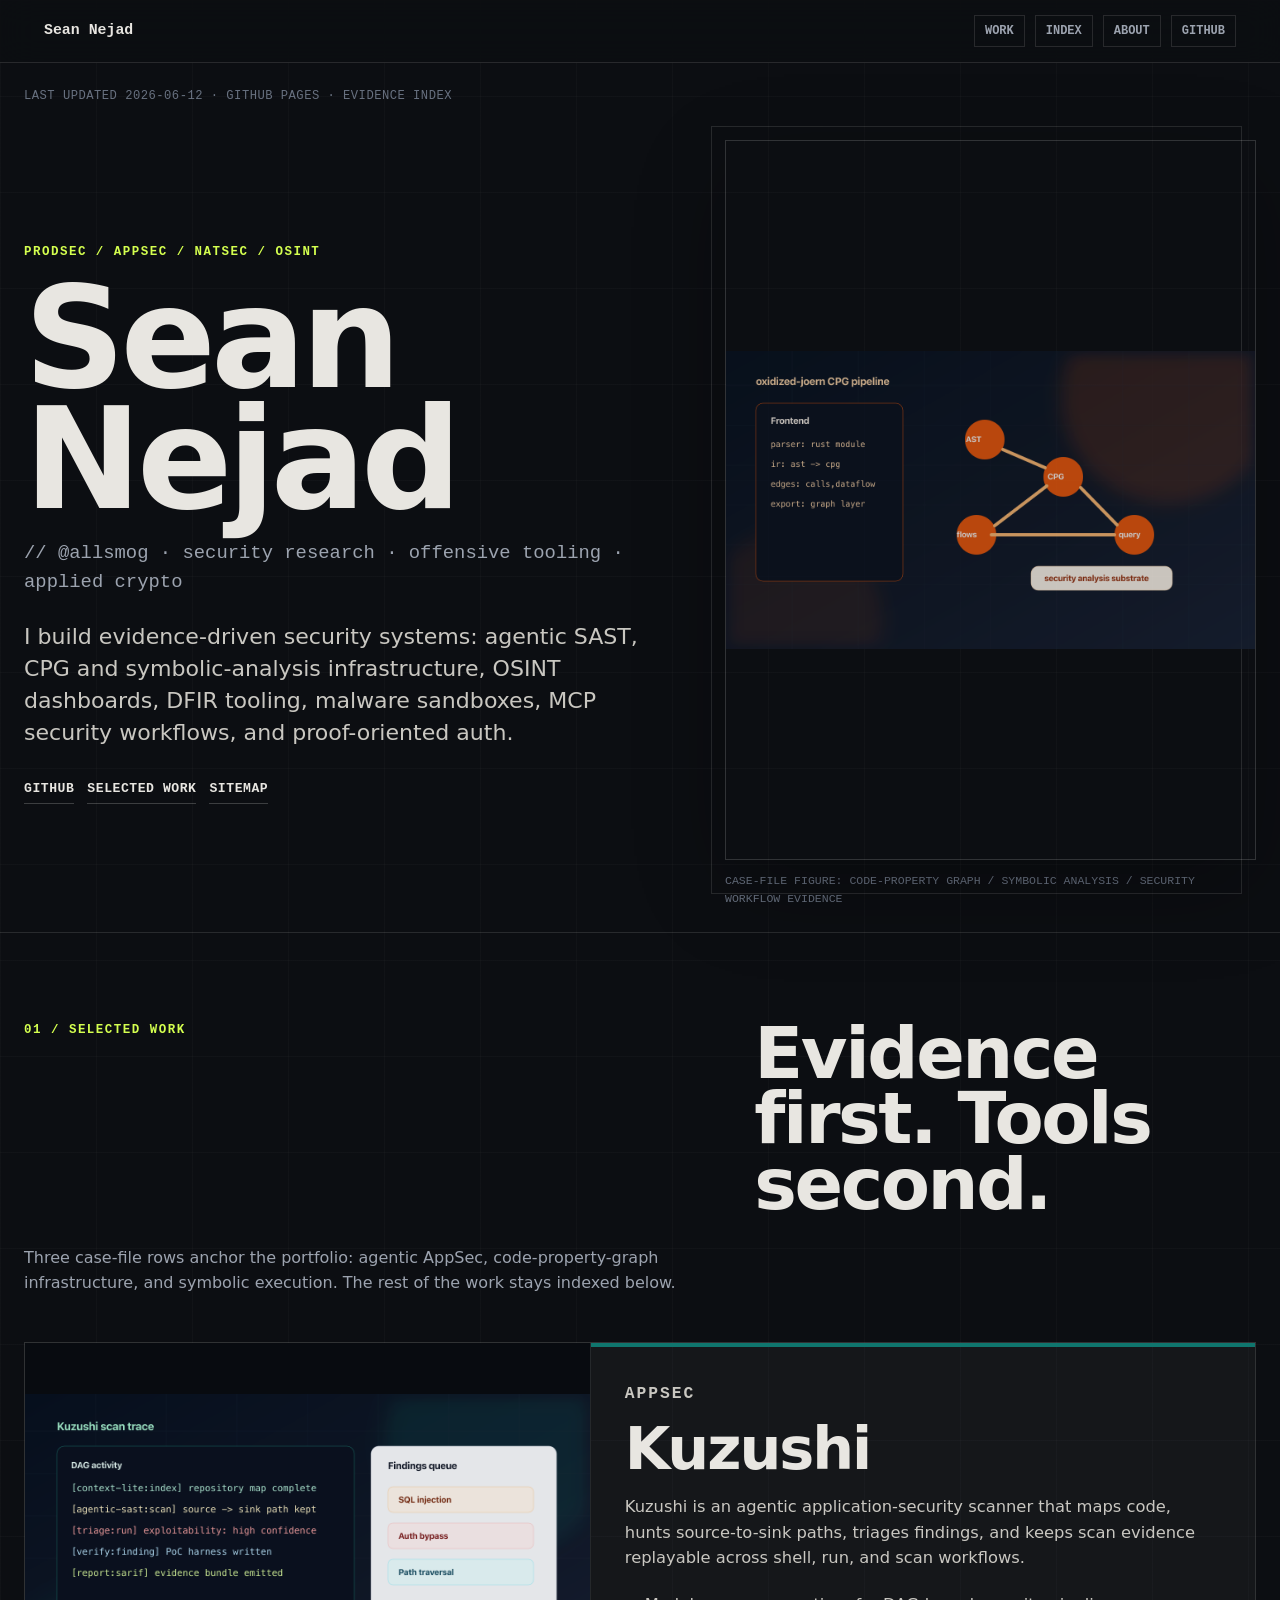
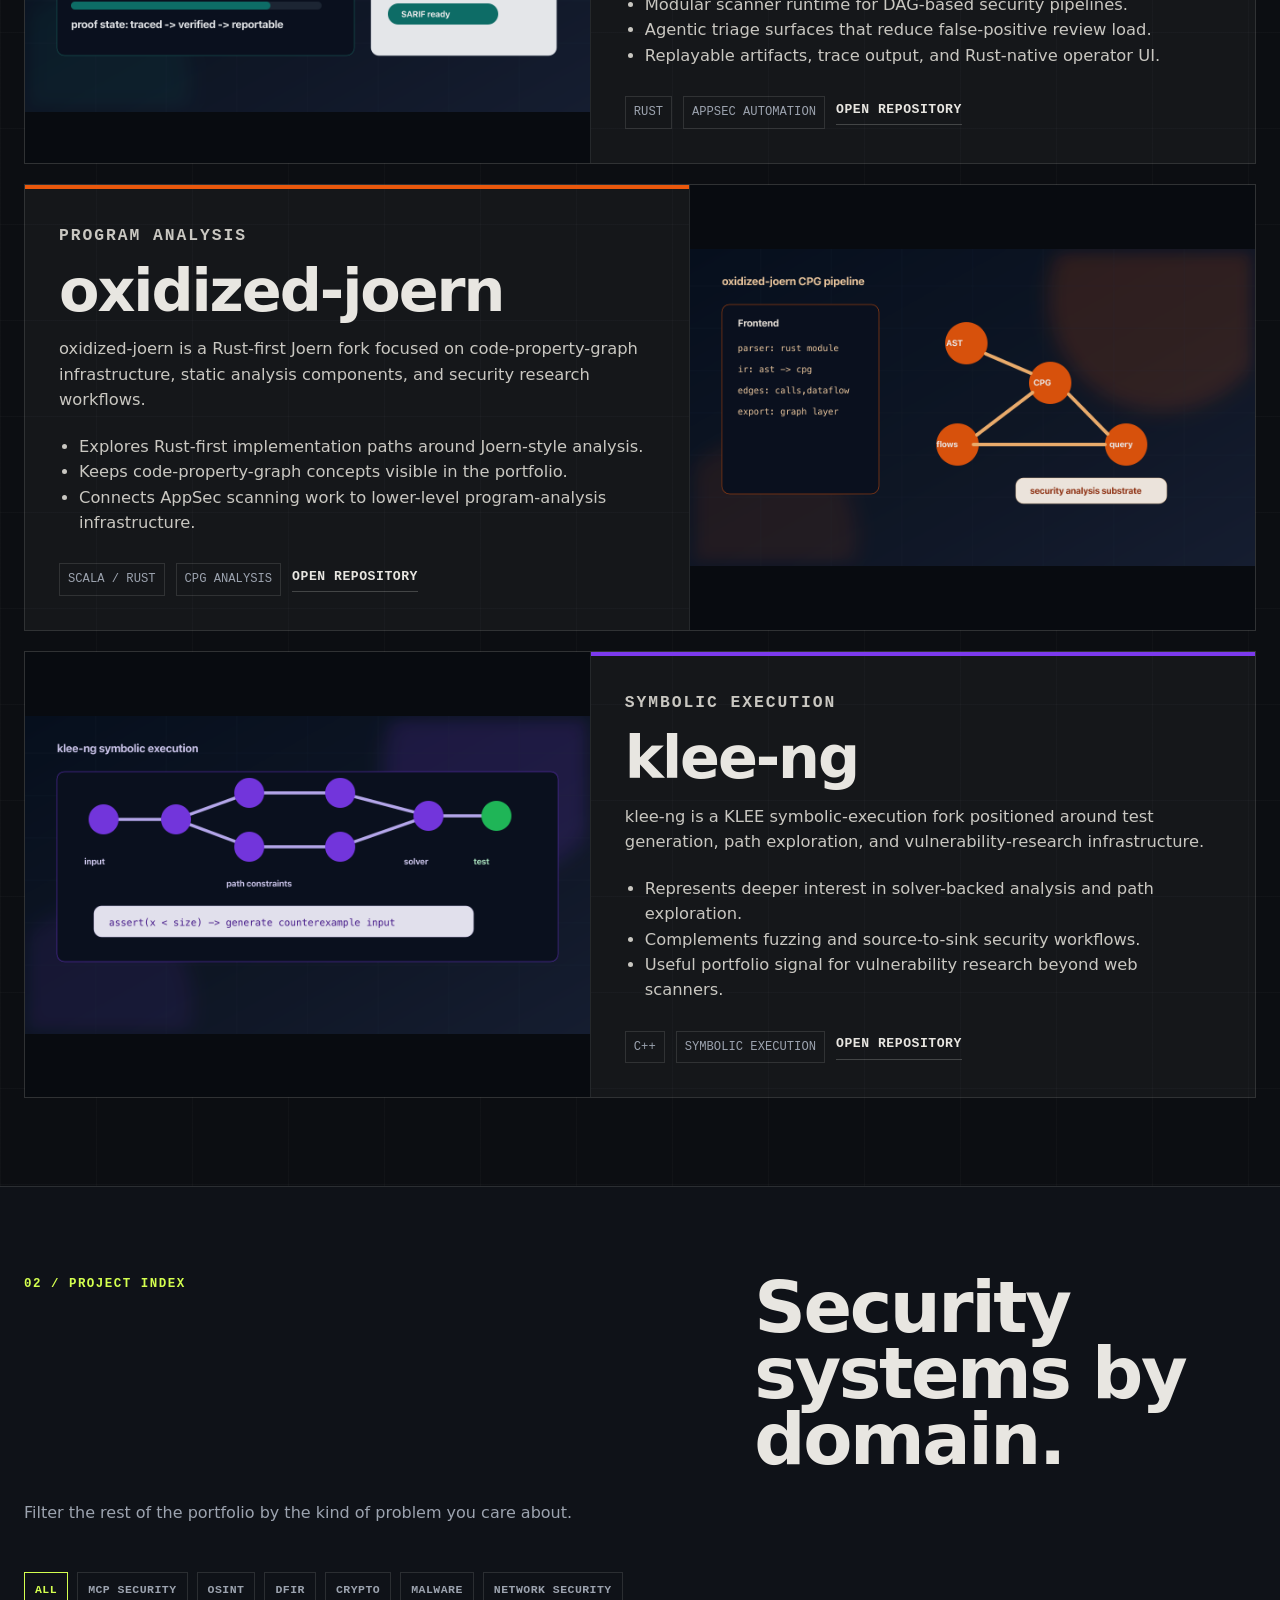
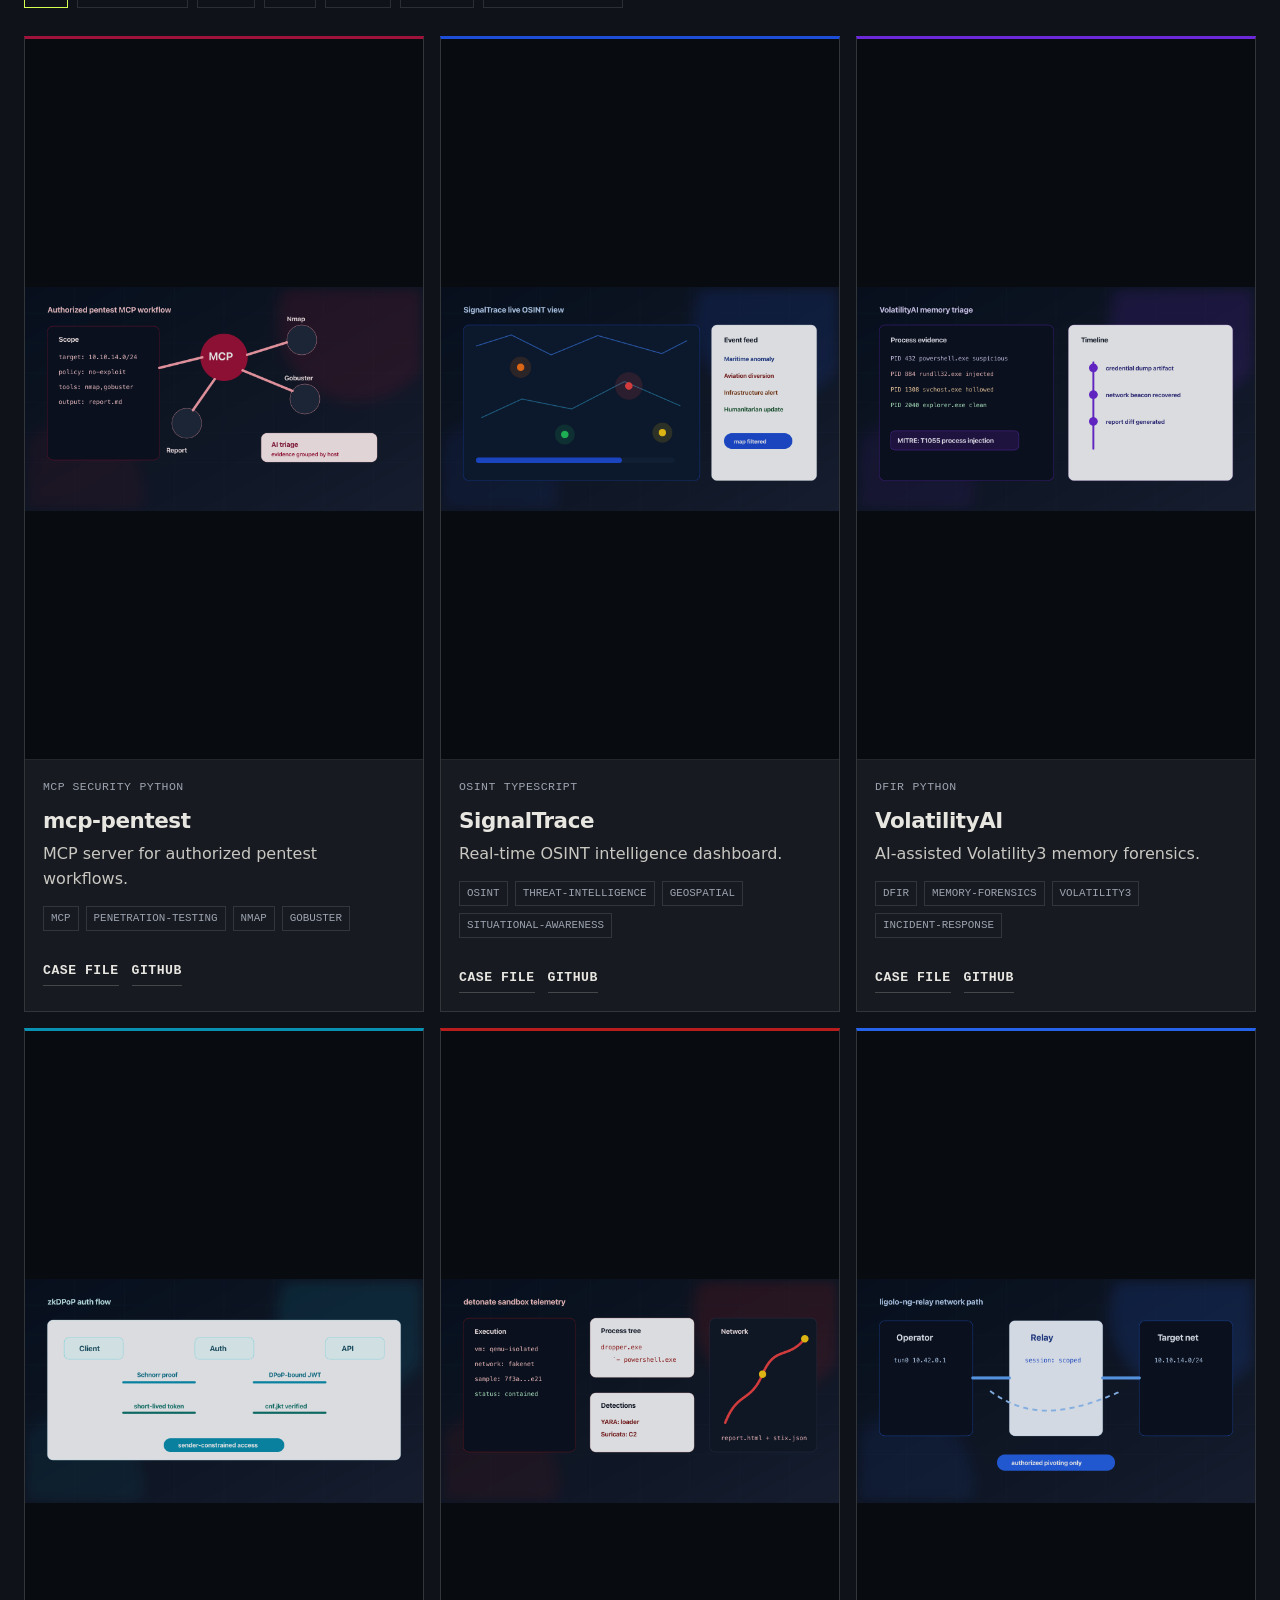
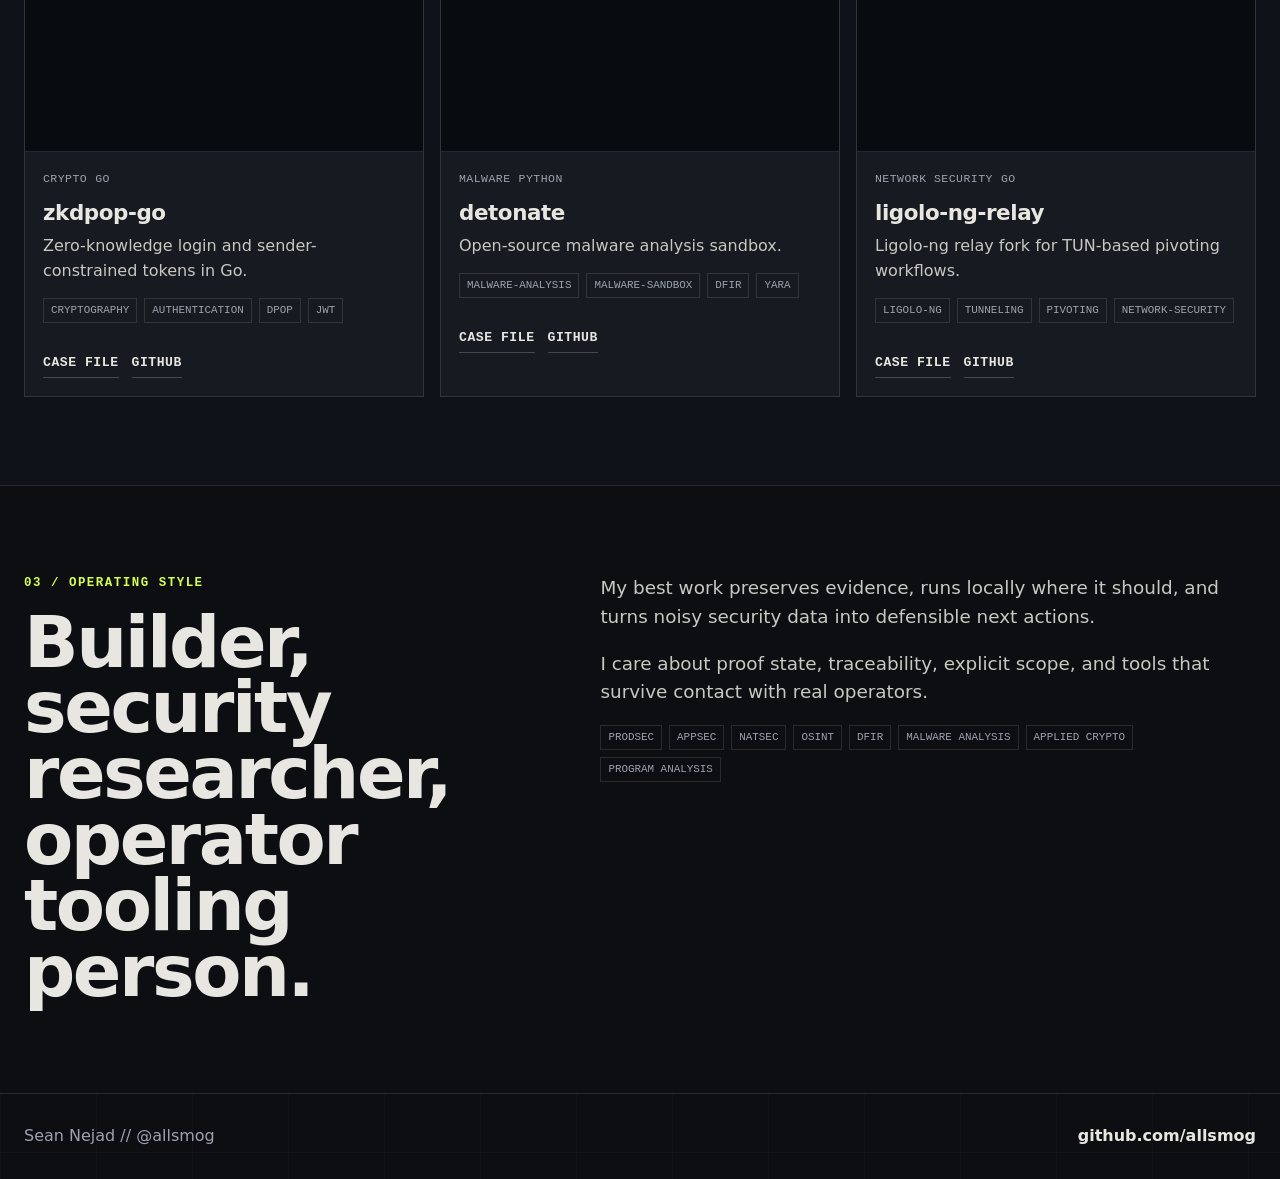
==== commit 91a204ed: "Redesign portfolio as lab dossier" ====
--- a/index.html
+++ b/index.html
@@ -16,243 +16,265 @@
   <meta name="twitter:description" content="Sean Nejad / allsmog builds ProdSec and AppSec systems across AI security, MCP, OSINT, DFIR, malware analysis, reverse engineering, and applied cryptography.">
   <meta name="twitter:image" content="https://allsmog.github.io/assets/site-preview.png">
   <link rel="stylesheet" href="/assets/site.css">
-  <script type="application/ld+json">{"@context":"https://schema.org","@type":"ProfilePage","name":"Sean Nejad / allsmog","url":"https://allsmog.github.io","mainEntity":{"@type":"Person","name":"Sean Nejad","alternateName":"allsmog","url":"https://allsmog.github.io","sameAs":["https://github.com/allsmog"],"knowsAbout":["Product Security","Application Security","OSINT","DFIR","Malware Analysis","Reverse Engineering","Applied Cryptography","AI Security"]},"hasPart":{"@type":"ItemList","itemListElement":[{"@type":"ListItem","position":1,"url":"https://allsmog.github.io/projects/kuzushi/","name":"Kuzushi"},{"@type":"ListItem","position":2,"url":"https://allsmog.github.io/projects/mcp-pentest/","name":"mcp-pentest"},{"@type":"ListItem","position":3,"url":"https://allsmog.github.io/projects/signaltrace/","name":"SignalTrace"},{"@type":"ListItem","position":4,"url":"https://allsmog.github.io/projects/volatilityai/","name":"VolatilityAI"},{"@type":"ListItem","position":5,"url":"https://allsmog.github.io/projects/zkdpop-go/","name":"zkdpop-go"},{"@type":"ListItem","position":6,"url":"https://allsmog.github.io/projects/detonate/","name":"detonate"},{"@type":"ListItem","position":7,"url":"https://allsmog.github.io/projects/oxidized-joern/","name":"oxidized-joern"},{"@type":"ListItem","position":8,"url":"https://allsmog.github.io/projects/klee-ng/","name":"klee-ng"},{"@type":"ListItem","position":9,"url":"https://allsmog.github.io/projects/ligolo-ng-relay/","name":"ligolo-ng-relay"}]}}</script>
+  <script type="application/ld+json">{"@context":"https://schema.org","@type":"ProfilePage","name":"Sean Nejad / allsmog","url":"https://allsmog.github.io","mainEntity":{"@type":"Person","name":"Sean Nejad","alternateName":"allsmog","url":"https://allsmog.github.io","sameAs":["https://github.com/allsmog"],"knowsAbout":["Product Security","Application Security","OSINT","DFIR","Malware Analysis","Reverse Engineering","Applied Cryptography","AI Security","Program Analysis","Symbolic Execution"]},"hasPart":{"@type":"ItemList","itemListElement":[{"@type":"ListItem","position":1,"url":"https://allsmog.github.io/projects/kuzushi/","name":"Kuzushi"},{"@type":"ListItem","position":2,"url":"https://allsmog.github.io/projects/mcp-pentest/","name":"mcp-pentest"},{"@type":"ListItem","position":3,"url":"https://allsmog.github.io/projects/signaltrace/","name":"SignalTrace"},{"@type":"ListItem","position":4,"url":"https://allsmog.github.io/projects/volatilityai/","name":"VolatilityAI"},{"@type":"ListItem","position":5,"url":"https://allsmog.github.io/projects/zkdpop-go/","name":"zkdpop-go"},{"@type":"ListItem","position":6,"url":"https://allsmog.github.io/projects/detonate/","name":"detonate"},{"@type":"ListItem","position":7,"url":"https://allsmog.github.io/projects/oxidized-joern/","name":"oxidized-joern"},{"@type":"ListItem","position":8,"url":"https://allsmog.github.io/projects/klee-ng/","name":"klee-ng"},{"@type":"ListItem","position":9,"url":"https://allsmog.github.io/projects/ligolo-ng-relay/","name":"ligolo-ng-relay"}]}}</script>
 </head>
 <body>
   <a class="skip-link" href="#main">Skip to content</a>
   <header class="site-header">
     <nav class="nav" aria-label="Primary navigation">
-      <a class="brand" href="/">Sean Nejad / allsmog</a>
+      <a class="brand" href="/">Sean Nejad</a>
       <div class="nav-links">
-        <a href="/#projects">Projects</a>
-        <a href="/#domains">Domains</a>
-        <a href="https://github.com/allsmog">GitHub</a>
+        <a href="/#work">work</a>
+        <a href="/#index">index</a>
+        <a href="/#about">about</a>
+        <a href="https://github.com/allsmog">github</a>
       </div>
     </nav>
   </header>
   <main id="main">
-    <section class="hero" style="--hero-image: url('/assets/site-hero.png')">
-      <div class="hero-inner">
-        <div class="hero-copy">
-          <p class="eyebrow">ProdSec / AppSec / NatSec / OSINT</p>
-          <h1>Security research and builder work by allsmog.</h1>
-          <p class="lede">Applied security systems across agentic SAST, MCP security tooling, OSINT dashboards, memory forensics, malware analysis, and proof-oriented authentication.</p>
-          <div class="hero-actions">
-            <a class="button primary" href="#projects">View projects</a>
-            <a class="button secondary" href="https://github.com/allsmog">GitHub profile</a>
+    <section class="dossier-hero">
+      <div class="hero-stamp">last updated 2026-06-12 · github pages · evidence index</div>
+      <div class="dossier-hero-grid">
+        <div class="identity-block">
+          <p class="dossier-label">prodsec / appsec / natsec / osint</p>
+          <h1>Sean Nejad</h1>
+          <p class="identity-handle">// @allsmog · security research · offensive tooling · applied crypto</p>
+          <p class="identity-line">I build evidence-driven security systems: agentic SAST, CPG and symbolic-analysis infrastructure, OSINT dashboards, DFIR tooling, malware sandboxes, MCP security workflows, and proof-oriented auth.</p>
+          <div class="identity-links" aria-label="Primary links">
+            <a href="https://github.com/allsmog">github</a>
+            <a href="#work">selected work</a>
+            <a href="/sitemap.xml">sitemap</a>
           </div>
         </div>
-      </div>
-    </section>
-    <section class="page-section" id="projects">
+        <figure class="hero-figure">
+          <img src="/assets/project-visuals/oxidized-joern.png" alt="Code-property-graph artifact preview" width="1280" height="720">
+          <figcaption>case-file figure: code-property graph / symbolic analysis / security workflow evidence</figcaption>
+        </figure>
+      </div>
+    </section>
+
+    <section class="page-section" id="work">
       <div class="section-inner">
         <div class="section-heading">
-          <h2>Flagship projects</h2>
-          <p>Focused project pages for the repos that best represent the security portfolio: product security, application security, OSINT, DFIR, malware analysis, and applied crypto.</p>
-        </div>
-        <div class="project-grid">
-    <article class="project-card" style="--project-accent: #0f766e">
-      <a href="/projects/kuzushi/" aria-label="Kuzushi project page">
-        <img src="/assets/project-visuals/kuzushi.png" alt="Kuzushi project artifact preview" width="1280" height="720" loading="lazy">
-      </a>
-      <div class="project-card-body">
-        <div class="meta-row">
-          <span class="meta-pill language-pill">Rust</span>
-          <span class="meta-pill category-pill">AppSec automation</span>
-        </div>
+          <p class="section-index">01 / selected work</p>
+          <h2>Evidence first. Tools second.</h2>
+          <p>Three case-file rows anchor the portfolio: agentic AppSec, code-property-graph infrastructure, and symbolic execution. The rest of the work stays indexed below.</p>
+        </div>
+        <div class="feature-stack">
+    <article class="feature-row" style="--project-accent: #0f766e">
+      <a class="feature-art" href="/projects/kuzushi/" aria-label="Kuzushi project page">
+        <img src="/assets/project-visuals/kuzushi.png" alt="Kuzushi artifact preview" width="1280" height="720">
+      </a>
+      <div class="feature-copy">
+        <p class="dossier-label">AppSec</p>
         <h3><a href="/projects/kuzushi/">Kuzushi</a></h3>
-        <p>Agentic SAST scanner with AI triage.</p>
-        <div class="tag-row"><span class="tag">appsec</span><span class="tag">sast</span><span class="tag">agentic-ai</span><span class="tag">static-analysis</span><span class="tag">threat-modeling</span></div>
-        <div class="section-actions">
-          <a class="button secondary" href="/projects/kuzushi/">Project page</a>
-          <a class="button secondary" href="https://github.com/allsmog/Kuzushi">GitHub</a>
-        </div>
-      </div>
-    </article>
-  
-    <article class="project-card" style="--project-accent: #9f1239">
-      <a href="/projects/mcp-pentest/" aria-label="mcp-pentest project page">
-        <img src="/assets/project-visuals/mcp-pentest.png" alt="mcp-pentest project artifact preview" width="1280" height="720" loading="lazy">
-      </a>
-      <div class="project-card-body">
-        <div class="meta-row">
-          <span class="meta-pill language-pill">Python</span>
-          <span class="meta-pill category-pill">Pentest MCP</span>
+        <p>Kuzushi is an agentic application-security scanner that maps code, hunts source-to-sink paths, triages findings, and keeps scan evidence replayable across shell, run, and scan workflows.</p>
+        <ul><li>Modular scanner runtime for DAG-based security pipelines.</li><li>Agentic triage surfaces that reduce false-positive review load.</li><li>Replayable artifacts, trace output, and Rust-native operator UI.</li></ul>
+        <div class="feature-meta">
+          <span>Rust</span>
+          <span>AppSec automation</span>
+          <a class="text-link" href="https://github.com/allsmog/Kuzushi">open repository</a>
+        </div>
+      </div>
+    </article>
+
+    <article class="feature-row feature-row-reverse" style="--project-accent: #ea580c">
+      <a class="feature-art" href="/projects/oxidized-joern/" aria-label="oxidized-joern project page">
+        <img src="/assets/project-visuals/oxidized-joern.png" alt="oxidized-joern artifact preview" width="1280" height="720">
+      </a>
+      <div class="feature-copy">
+        <p class="dossier-label">Program Analysis</p>
+        <h3><a href="/projects/oxidized-joern/">oxidized-joern</a></h3>
+        <p>oxidized-joern is a Rust-first Joern fork focused on code-property-graph infrastructure, static analysis components, and security research workflows.</p>
+        <ul><li>Explores Rust-first implementation paths around Joern-style analysis.</li><li>Keeps code-property-graph concepts visible in the portfolio.</li><li>Connects AppSec scanning work to lower-level program-analysis infrastructure.</li></ul>
+        <div class="feature-meta">
+          <span>Scala / Rust</span>
+          <span>CPG analysis</span>
+          <a class="text-link" href="https://github.com/allsmog/oxidized-joern">open repository</a>
+        </div>
+      </div>
+    </article>
+
+    <article class="feature-row" style="--project-accent: #7c3aed">
+      <a class="feature-art" href="/projects/klee-ng/" aria-label="klee-ng project page">
+        <img src="/assets/project-visuals/klee-ng.png" alt="klee-ng artifact preview" width="1280" height="720">
+      </a>
+      <div class="feature-copy">
+        <p class="dossier-label">Symbolic Execution</p>
+        <h3><a href="/projects/klee-ng/">klee-ng</a></h3>
+        <p>klee-ng is a KLEE symbolic-execution fork positioned around test generation, path exploration, and vulnerability-research infrastructure.</p>
+        <ul><li>Represents deeper interest in solver-backed analysis and path exploration.</li><li>Complements fuzzing and source-to-sink security workflows.</li><li>Useful portfolio signal for vulnerability research beyond web scanners.</li></ul>
+        <div class="feature-meta">
+          <span>C++</span>
+          <span>Symbolic execution</span>
+          <a class="text-link" href="https://github.com/allsmog/klee-ng">open repository</a>
+        </div>
+      </div>
+    </article>
+  </div>
+      </div>
+    </section>
+
+    <section class="page-section index-section" id="index">
+      <div class="section-inner">
+        <div class="section-heading">
+          <p class="section-index">02 / project index</p>
+          <h2>Security systems by domain.</h2>
+          <p>Filter the rest of the portfolio by the kind of problem you care about.</p>
+        </div>
+        <div class="filter-row" aria-label="Project filters"><button class="filter-button active" type="button" data-filter="all">all</button><button class="filter-button" type="button" data-filter="MCP Security">MCP Security</button><button class="filter-button" type="button" data-filter="OSINT">OSINT</button><button class="filter-button" type="button" data-filter="DFIR">DFIR</button><button class="filter-button" type="button" data-filter="Crypto">Crypto</button><button class="filter-button" type="button" data-filter="Malware">Malware</button><button class="filter-button" type="button" data-filter="Network Security">Network Security</button></div>
+        <div class="index-grid">
+    <article class="index-card" data-domain="MCP Security" style="--project-accent: #9f1239">
+      <a class="index-art" href="/projects/mcp-pentest/" aria-label="mcp-pentest project page">
+        <img src="/assets/project-visuals/mcp-pentest.png" alt="mcp-pentest artifact preview" width="1280" height="720">
+      </a>
+      <div class="index-card-body">
+        <div class="index-meta">
+          <span>MCP Security</span>
+          <span>Python</span>
         </div>
         <h3><a href="/projects/mcp-pentest/">mcp-pentest</a></h3>
         <p>MCP server for authorized pentest workflows.</p>
-        <div class="tag-row"><span class="tag">mcp</span><span class="tag">penetration-testing</span><span class="tag">nmap</span><span class="tag">gobuster</span><span class="tag">security-automation</span></div>
-        <div class="section-actions">
-          <a class="button secondary" href="/projects/mcp-pentest/">Project page</a>
-          <a class="button secondary" href="https://github.com/allsmog/mcp-pentest">GitHub</a>
-        </div>
-      </div>
-    </article>
-  
-    <article class="project-card" style="--project-accent: #1d4ed8">
-      <a href="/projects/signaltrace/" aria-label="SignalTrace project page">
-        <img src="/assets/project-visuals/signaltrace.png" alt="SignalTrace project artifact preview" width="1280" height="720" loading="lazy">
-      </a>
-      <div class="project-card-body">
-        <div class="meta-row">
-          <span class="meta-pill language-pill">TypeScript</span>
-          <span class="meta-pill category-pill">OSINT dashboard</span>
+        <div class="tag-row"><span class="tag">mcp</span><span class="tag">penetration-testing</span><span class="tag">nmap</span><span class="tag">gobuster</span></div>
+        <div class="section-actions">
+          <a class="text-link" href="/projects/mcp-pentest/">case file</a>
+          <a class="text-link" href="https://github.com/allsmog/mcp-pentest">github</a>
+        </div>
+      </div>
+    </article>
+
+    <article class="index-card" data-domain="OSINT" style="--project-accent: #1d4ed8">
+      <a class="index-art" href="/projects/signaltrace/" aria-label="SignalTrace project page">
+        <img src="/assets/project-visuals/signaltrace.png" alt="SignalTrace artifact preview" width="1280" height="720">
+      </a>
+      <div class="index-card-body">
+        <div class="index-meta">
+          <span>OSINT</span>
+          <span>TypeScript</span>
         </div>
         <h3><a href="/projects/signaltrace/">SignalTrace</a></h3>
         <p>Real-time OSINT intelligence dashboard.</p>
-        <div class="tag-row"><span class="tag">osint</span><span class="tag">threat-intelligence</span><span class="tag">geospatial</span><span class="tag">situational-awareness</span><span class="tag">crisis-response</span></div>
-        <div class="section-actions">
-          <a class="button secondary" href="/projects/signaltrace/">Project page</a>
-          <a class="button secondary" href="https://github.com/allsmog/SignalTrace">GitHub</a>
-        </div>
-      </div>
-    </article>
-  
-    <article class="project-card" style="--project-accent: #6d28d9">
-      <a href="/projects/volatilityai/" aria-label="VolatilityAI project page">
-        <img src="/assets/project-visuals/volatilityai.png" alt="VolatilityAI project artifact preview" width="1280" height="720" loading="lazy">
-      </a>
-      <div class="project-card-body">
-        <div class="meta-row">
-          <span class="meta-pill language-pill">Python</span>
-          <span class="meta-pill category-pill">Memory forensics</span>
+        <div class="tag-row"><span class="tag">osint</span><span class="tag">threat-intelligence</span><span class="tag">geospatial</span><span class="tag">situational-awareness</span></div>
+        <div class="section-actions">
+          <a class="text-link" href="/projects/signaltrace/">case file</a>
+          <a class="text-link" href="https://github.com/allsmog/SignalTrace">github</a>
+        </div>
+      </div>
+    </article>
+
+    <article class="index-card" data-domain="DFIR" style="--project-accent: #6d28d9">
+      <a class="index-art" href="/projects/volatilityai/" aria-label="VolatilityAI project page">
+        <img src="/assets/project-visuals/volatilityai.png" alt="VolatilityAI artifact preview" width="1280" height="720">
+      </a>
+      <div class="index-card-body">
+        <div class="index-meta">
+          <span>DFIR</span>
+          <span>Python</span>
         </div>
         <h3><a href="/projects/volatilityai/">VolatilityAI</a></h3>
         <p>AI-assisted Volatility3 memory forensics.</p>
-        <div class="tag-row"><span class="tag">dfir</span><span class="tag">memory-forensics</span><span class="tag">volatility3</span><span class="tag">incident-response</span><span class="tag">malware-analysis</span></div>
-        <div class="section-actions">
-          <a class="button secondary" href="/projects/volatilityai/">Project page</a>
-          <a class="button secondary" href="https://github.com/allsmog/VolatilityAI">GitHub</a>
-        </div>
-      </div>
-    </article>
-  
-    <article class="project-card" style="--project-accent: #0891b2">
-      <a href="/projects/zkdpop-go/" aria-label="zkdpop-go project page">
-        <img src="/assets/project-visuals/zkdpop-go.png" alt="zkdpop-go project artifact preview" width="1280" height="720" loading="lazy">
-      </a>
-      <div class="project-card-body">
-        <div class="meta-row">
-          <span class="meta-pill language-pill">Go</span>
-          <span class="meta-pill category-pill">Applied crypto</span>
+        <div class="tag-row"><span class="tag">dfir</span><span class="tag">memory-forensics</span><span class="tag">volatility3</span><span class="tag">incident-response</span></div>
+        <div class="section-actions">
+          <a class="text-link" href="/projects/volatilityai/">case file</a>
+          <a class="text-link" href="https://github.com/allsmog/VolatilityAI">github</a>
+        </div>
+      </div>
+    </article>
+
+    <article class="index-card" data-domain="Crypto" style="--project-accent: #0891b2">
+      <a class="index-art" href="/projects/zkdpop-go/" aria-label="zkdpop-go project page">
+        <img src="/assets/project-visuals/zkdpop-go.png" alt="zkdpop-go artifact preview" width="1280" height="720">
+      </a>
+      <div class="index-card-body">
+        <div class="index-meta">
+          <span>Crypto</span>
+          <span>Go</span>
         </div>
         <h3><a href="/projects/zkdpop-go/">zkdpop-go</a></h3>
         <p>Zero-knowledge login and sender-constrained tokens in Go.</p>
-        <div class="tag-row"><span class="tag">cryptography</span><span class="tag">authentication</span><span class="tag">dpop</span><span class="tag">jwt</span><span class="tag">zero-knowledge-proofs</span></div>
-        <div class="section-actions">
-          <a class="button secondary" href="/projects/zkdpop-go/">Project page</a>
-          <a class="button secondary" href="https://github.com/allsmog/zkdpop-go">GitHub</a>
-        </div>
-      </div>
-    </article>
-  
-    <article class="project-card" style="--project-accent: #b91c1c">
-      <a href="/projects/detonate/" aria-label="detonate project page">
-        <img src="/assets/project-visuals/detonate.png" alt="detonate project artifact preview" width="1280" height="720" loading="lazy">
-      </a>
-      <div class="project-card-body">
-        <div class="meta-row">
-          <span class="meta-pill language-pill">Python</span>
-          <span class="meta-pill category-pill">Malware sandbox</span>
+        <div class="tag-row"><span class="tag">cryptography</span><span class="tag">authentication</span><span class="tag">dpop</span><span class="tag">jwt</span></div>
+        <div class="section-actions">
+          <a class="text-link" href="/projects/zkdpop-go/">case file</a>
+          <a class="text-link" href="https://github.com/allsmog/zkdpop-go">github</a>
+        </div>
+      </div>
+    </article>
+
+    <article class="index-card" data-domain="Malware" style="--project-accent: #b91c1c">
+      <a class="index-art" href="/projects/detonate/" aria-label="detonate project page">
+        <img src="/assets/project-visuals/detonate.png" alt="detonate artifact preview" width="1280" height="720">
+      </a>
+      <div class="index-card-body">
+        <div class="index-meta">
+          <span>Malware</span>
+          <span>Python</span>
         </div>
         <h3><a href="/projects/detonate/">detonate</a></h3>
         <p>Open-source malware analysis sandbox.</p>
-        <div class="tag-row"><span class="tag">malware-analysis</span><span class="tag">malware-sandbox</span><span class="tag">dfir</span><span class="tag">yara</span><span class="tag">suricata</span></div>
-        <div class="section-actions">
-          <a class="button secondary" href="/projects/detonate/">Project page</a>
-          <a class="button secondary" href="https://github.com/allsmog/detonate">GitHub</a>
-        </div>
-      </div>
-    </article>
-  </div>
-      </div>
-    </section>
-    <section class="page-section research-section" id="research-infrastructure">
-      <div class="section-inner">
-        <div class="section-heading">
-          <h2>Research infrastructure</h2>
-          <p>Program-analysis and network-assessment repos that round out the portfolio beyond the six primary product-style projects.</p>
-        </div>
-        <div class="research-list">
-    <article class="research-card" style="--project-accent: #ea580c">
-      <a class="research-thumb" href="/projects/oxidized-joern/" aria-label="oxidized-joern project page">
-        <img src="/assets/project-visuals/oxidized-joern.png" alt="oxidized-joern project artifact preview" width="1280" height="720" loading="lazy">
-      </a>
-      <div class="research-card-body">
-        <div class="meta-row">
-          <span class="meta-pill language-pill">Scala / Rust</span>
-          <span class="meta-pill category-pill">CPG analysis</span>
-        </div>
-        <h3><a href="/projects/oxidized-joern/">oxidized-joern</a></h3>
-        <p>Rust-first Joern fork for code-property-graph analysis.</p>
-        <div class="tag-row"><span class="tag">joern</span><span class="tag">code-property-graph</span><span class="tag">program-analysis</span></div>
-        <div class="section-actions">
-          <a class="button secondary" href="/projects/oxidized-joern/">Project page</a>
-          <a class="button secondary" href="https://github.com/allsmog/oxidized-joern">GitHub</a>
-        </div>
-      </div>
-    </article>
-  
-    <article class="research-card" style="--project-accent: #7c3aed">
-      <a class="research-thumb" href="/projects/klee-ng/" aria-label="klee-ng project page">
-        <img src="/assets/project-visuals/klee-ng.png" alt="klee-ng project artifact preview" width="1280" height="720" loading="lazy">
-      </a>
-      <div class="research-card-body">
-        <div class="meta-row">
-          <span class="meta-pill language-pill">C++</span>
-          <span class="meta-pill category-pill">Symbolic execution</span>
-        </div>
-        <h3><a href="/projects/klee-ng/">klee-ng</a></h3>
-        <p>KLEE symbolic-execution fork for program analysis.</p>
-        <div class="tag-row"><span class="tag">symbolic-execution</span><span class="tag">klee</span><span class="tag">llvm</span></div>
-        <div class="section-actions">
-          <a class="button secondary" href="/projects/klee-ng/">Project page</a>
-          <a class="button secondary" href="https://github.com/allsmog/klee-ng">GitHub</a>
-        </div>
-      </div>
-    </article>
-  
-    <article class="research-card" style="--project-accent: #2563eb">
-      <a class="research-thumb" href="/projects/ligolo-ng-relay/" aria-label="ligolo-ng-relay project page">
-        <img src="/assets/project-visuals/ligolo-ng-relay.png" alt="ligolo-ng-relay project artifact preview" width="1280" height="720" loading="lazy">
-      </a>
-      <div class="research-card-body">
-        <div class="meta-row">
-          <span class="meta-pill language-pill">Go</span>
-          <span class="meta-pill category-pill">Network relay</span>
+        <div class="tag-row"><span class="tag">malware-analysis</span><span class="tag">malware-sandbox</span><span class="tag">dfir</span><span class="tag">yara</span></div>
+        <div class="section-actions">
+          <a class="text-link" href="/projects/detonate/">case file</a>
+          <a class="text-link" href="https://github.com/allsmog/detonate">github</a>
+        </div>
+      </div>
+    </article>
+
+    <article class="index-card" data-domain="Network Security" style="--project-accent: #2563eb">
+      <a class="index-art" href="/projects/ligolo-ng-relay/" aria-label="ligolo-ng-relay project page">
+        <img src="/assets/project-visuals/ligolo-ng-relay.png" alt="ligolo-ng-relay artifact preview" width="1280" height="720">
+      </a>
+      <div class="index-card-body">
+        <div class="index-meta">
+          <span>Network Security</span>
+          <span>Go</span>
         </div>
         <h3><a href="/projects/ligolo-ng-relay/">ligolo-ng-relay</a></h3>
         <p>Ligolo-ng relay fork for TUN-based pivoting workflows.</p>
-        <div class="tag-row"><span class="tag">ligolo-ng</span><span class="tag">tunneling</span><span class="tag">pivoting</span></div>
-        <div class="section-actions">
-          <a class="button secondary" href="/projects/ligolo-ng-relay/">Project page</a>
-          <a class="button secondary" href="https://github.com/allsmog/ligolo-ng-relay">GitHub</a>
+        <div class="tag-row"><span class="tag">ligolo-ng</span><span class="tag">tunneling</span><span class="tag">pivoting</span><span class="tag">network-security</span></div>
+        <div class="section-actions">
+          <a class="text-link" href="/projects/ligolo-ng-relay/">case file</a>
+          <a class="text-link" href="https://github.com/allsmog/ligolo-ng-relay">github</a>
         </div>
       </div>
     </article>
   </div>
       </div>
     </section>
-    <section class="page-section" id="domains">
-      <div class="section-inner">
-        <div class="section-heading">
-          <h2>Security domains</h2>
-          <p>The work clusters around systems that help operators find, verify, monitor, and understand security risk.</p>
-        </div>
-        <div class="domain-grid">
-          <article class="domain"><h3>ProdSec and AppSec</h3><p>Agentic SAST, threat modeling, vulnerability triage, and proof-oriented review workflows.</p></article>
-          <article class="domain"><h3>NatSec and OSINT</h3><p>Signal dashboards, geospatial monitoring, crisis context, and intelligence workflow tooling.</p></article>
-          <article class="domain"><h3>DFIR and malware</h3><p>Memory forensics, malware sandboxing, telemetry, reverse engineering, and report automation.</p></article>
-          <article class="domain"><h3>Applied security systems</h3><p>MCP security, LLM security, deception, proof-of-possession auth, and zero-knowledge primitives.</p></article>
+
+    <section class="page-section about-section" id="about">
+      <div class="section-inner about-grid">
+        <div>
+          <p class="section-index">03 / operating style</p>
+          <h2>Builder, security researcher, operator tooling person.</h2>
+        </div>
+        <div class="about-copy">
+          <p>My best work preserves evidence, runs locally where it should, and turns noisy security data into defensible next actions.</p>
+          <p>I care about proof state, traceability, explicit scope, and tools that survive contact with real operators.</p>
+          <div class="tag-row"><span class="tag">ProdSec</span><span class="tag">AppSec</span><span class="tag">NatSec</span><span class="tag">OSINT</span><span class="tag">DFIR</span><span class="tag">malware analysis</span><span class="tag">applied crypto</span><span class="tag">program analysis</span></div>
         </div>
       </div>
     </section>
   </main>
-  <footer class="site-footer">
+  <footer class="site-footer" id="contact">
     <div class="footer-inner">
-      <span>Sean Nejad / allsmog. Security researcher and builder.</span>
+      <span>Sean Nejad <span class="muted">// @allsmog</span></span>
       <a href="https://github.com/allsmog">github.com/allsmog</a>
     </div>
   </footer>
+  <script>
+(() => {
+  const buttons = [...document.querySelectorAll("[data-filter]")];
+  const cards = [...document.querySelectorAll("[data-domain]")];
+  for (const button of buttons) {
+    button.addEventListener("click", () => {
+      const filter = button.dataset.filter;
+      for (const item of buttons) item.classList.toggle("active", item === button);
+      for (const card of cards) {
+        card.hidden = filter !== "all" && card.dataset.domain !== filter;
+      }
+    });
+  }
+})();
+</script>
 </body>
 </html>
--- a/assets/site.css
+++ b/assets/site.css
@@ -1,16 +1,19 @@
 :root {
-  color-scheme: light;
-  --bg: #f8fafc;
-  --ink: #111827;
-  --muted: #4b5563;
-  --line: #d7dee8;
-  --panel: #ffffff;
-  --panel-alt: #eef2f6;
-  --accent: #c92a2a;
-  --accent-2: #0f766e;
-  --accent-3: #8a5a00;
-  --shadow: 0 16px 42px rgba(17, 24, 39, 0.12);
-  font-family: Inter, ui-sans-serif, system-ui, -apple-system, BlinkMacSystemFont, "Segoe UI", sans-serif;
+  color-scheme: dark;
+  --bg: #0c0e12;
+  --bg-raised: #11151c;
+  --ink: #e8e6e1;
+  --muted: #9ca3af;
+  --faint: #687180;
+  --line: rgba(232, 230, 225, 0.13);
+  --line-strong: rgba(232, 230, 225, 0.22);
+  --accent: #d4ff4f;
+  --panel: rgba(255, 255, 255, 0.035);
+  --panel-strong: rgba(255, 255, 255, 0.07);
+  --shadow: 0 28px 90px rgba(0, 0, 0, 0.35);
+  --sans: Inter, ui-sans-serif, system-ui, -apple-system, BlinkMacSystemFont, "Segoe UI", sans-serif;
+  --mono: "JetBrains Mono", "SFMono-Regular", Consolas, "Liberation Mono", monospace;
+  font-family: var(--sans);
 }
 
 * {
@@ -23,7 +26,11 @@
 
 body {
   margin: 0;
-  background: var(--bg);
+  background:
+    linear-gradient(rgba(232, 230, 225, 0.025) 1px, transparent 1px),
+    linear-gradient(90deg, rgba(232, 230, 225, 0.025) 1px, transparent 1px),
+    var(--bg);
+  background-size: 96px 96px;
   color: var(--ink);
   line-height: 1.55;
 }
@@ -36,6 +43,10 @@
 img {
   display: block;
   max-width: 100%;
+}
+
+button {
+  font: inherit;
 }
 
 .skip-link {
@@ -43,10 +54,12 @@
   padding: 10px 14px;
   position: absolute;
   top: -48px;
-  z-index: 20;
-  background: var(--ink);
-  color: #fff;
-  border-radius: 6px;
+  z-index: 40;
+  background: var(--accent);
+  color: var(--bg);
+  border-radius: 2px;
+  font-family: var(--mono);
+  font-weight: 800;
 }
 
 .skip-link:focus {
@@ -56,8 +69,8 @@
 .site-header {
   position: sticky;
   top: 0;
-  z-index: 10;
-  background: rgba(248, 250, 252, 0.9);
+  z-index: 30;
+  background: rgba(12, 14, 18, 0.86);
   border-bottom: 1px solid var(--line);
   backdrop-filter: blur(18px);
 }
@@ -65,16 +78,32 @@
 .nav {
   align-items: center;
   display: flex;
-  gap: 24px;
+  gap: 22px;
   justify-content: space-between;
   margin: 0 auto;
-  max-width: 1180px;
-  padding: 14px 22px;
+  max-width: 1240px;
+  padding: 15px 24px;
+}
+
+.brand,
+.nav-links a,
+.text-link,
+.filter-button,
+.hero-stamp,
+.dossier-label,
+.section-index,
+.identity-handle,
+.index-meta,
+.feature-meta,
+.fact-list dt,
+.tag {
+  font-family: var(--mono);
 }
 
 .brand {
-  font-size: 0.95rem;
-  font-weight: 760;
+  color: var(--ink);
+  font-size: 0.93rem;
+  font-weight: 800;
   letter-spacing: 0;
 }
 
@@ -82,102 +111,62 @@
   align-items: center;
   display: flex;
   flex-wrap: wrap;
-  gap: 12px;
-}
-
-.nav-links a,
-.button {
+  gap: 10px;
+}
+
+.nav-links a {
+  border: 1px solid var(--line);
+  color: var(--muted);
+  font-size: 0.75rem;
+  font-weight: 760;
+  line-height: 1;
+  padding: 9px 10px;
+  text-transform: uppercase;
+}
+
+.nav-links a:hover,
+.nav-links a:focus-visible,
+.text-link:hover,
+.text-link:focus-visible {
+  border-color: var(--accent);
+  color: var(--accent);
+}
+
+.dossier-hero {
+  min-height: 89svh;
+  padding: 24px;
+}
+
+.hero-stamp {
+  color: var(--faint);
+  font-size: 0.76rem;
+  letter-spacing: 0.04em;
+  margin: 0 auto 34px;
+  max-width: 1240px;
+  text-transform: uppercase;
+}
+
+.dossier-hero-grid {
   align-items: center;
-  border: 1px solid var(--line);
-  border-radius: 6px;
-  display: inline-flex;
-  font-size: 0.88rem;
-  font-weight: 680;
-  gap: 8px;
-  min-height: 38px;
-  padding: 8px 12px;
-}
-
-.nav-links a:hover,
-.button:hover {
-  border-color: var(--ink);
-}
-
-.button.primary {
-  background: var(--ink);
-  color: #fff;
-}
-
-.button.secondary {
-  background: var(--panel);
-}
-
-.hero .button.secondary {
-  background: #ffffff;
-  color: var(--ink);
-}
-
-.hero {
-  background-image: linear-gradient(90deg, rgba(8, 13, 23, 0.92), rgba(8, 13, 23, 0.68), rgba(8, 13, 23, 0.18)), var(--hero-image);
-  background-position: center;
-  background-size: cover;
-  color: #fff;
-  min-height: 82svh;
-  position: relative;
-}
-
-.project-hero {
-  background: #07111f;
-  background-image: none;
-  isolation: isolate;
-  overflow: hidden;
-}
-
-.project-hero::before {
-  background-image: var(--hero-image);
-  background-position: center;
-  background-size: cover;
-  content: "";
-  filter: blur(3px);
-  inset: -30px;
-  opacity: 0.62;
-  position: absolute;
-  transform: scale(1.05);
-  z-index: -2;
-}
-
-.project-hero::after {
-  background:
-    linear-gradient(90deg, rgba(7, 17, 31, 0.98), rgba(7, 17, 31, 0.76), rgba(7, 17, 31, 0.18)),
-    linear-gradient(180deg, rgba(7, 17, 31, 0.18), rgba(7, 17, 31, 0.9));
-  content: "";
-  inset: 0;
-  position: absolute;
-  z-index: -1;
-}
-
-.hero-inner {
-  display: flex;
-  flex-direction: column;
-  justify-content: center;
+  display: grid;
+  gap: 52px;
+  grid-template-columns: minmax(0, 1.1fr) minmax(380px, 0.9fr);
   margin: 0 auto;
-  max-width: 1180px;
-  min-height: 82svh;
-  padding: 92px 22px 74px;
-  position: relative;
-  z-index: 1;
-}
-
-.hero-copy {
-  max-width: 760px;
-}
-
-.eyebrow {
-  color: #d7f7f2;
-  font-size: 0.82rem;
-  font-weight: 780;
+  max-width: 1240px;
+  min-height: calc(89svh - 92px);
+}
+
+.identity-block {
+  max-width: 850px;
+}
+
+.dossier-label,
+.section-index {
+  color: var(--accent);
+  font-size: 0.78rem;
+  font-weight: 850;
   letter-spacing: 0.12em;
-  margin: 0 0 14px;
+  margin: 0 0 16px;
   text-transform: uppercase;
 }
 
@@ -189,250 +178,377 @@
 }
 
 h1 {
-  font-size: clamp(2.35rem, 7vw, 5.9rem);
-  line-height: 0.96;
-  letter-spacing: 0;
+  color: var(--ink);
+  font-size: clamp(4.1rem, 11vw, 9.4rem);
+  letter-spacing: -0.035em;
+  line-height: 0.86;
   margin-bottom: 18px;
-  max-width: 900px;
-}
-
-.hero-copy .lede {
-  color: #e5edf7;
-  font-size: clamp(1.05rem, 2.1vw, 1.35rem);
-  margin-bottom: 28px;
+}
+
+h2 {
+  color: var(--ink);
+  font-size: clamp(2.25rem, 5.6vw, 5.2rem);
+  letter-spacing: -0.034em;
+  line-height: 0.92;
+  margin-bottom: 0;
+}
+
+h3 {
+  color: var(--ink);
+}
+
+.identity-handle {
+  color: var(--muted);
+  font-size: clamp(0.96rem, 1.55vw, 1.18rem);
+  margin-bottom: 24px;
+}
+
+.identity-line {
+  color: #c9c7c1;
+  font-size: clamp(1.06rem, 2vw, 1.38rem);
+  line-height: 1.45;
   max-width: 760px;
 }
 
-.project-hero h1,
-.project-hero .lede,
-.project-hero .eyebrow {
-  text-shadow: 0 2px 24px rgba(0, 0, 0, 0.64);
-}
-
-.hero-actions,
+.identity-links,
 .section-actions {
   display: flex;
   flex-wrap: wrap;
-  gap: 12px;
+  gap: 13px;
+  margin-top: 30px;
+}
+
+.identity-links a,
+.text-link {
+  border-bottom: 1px solid var(--line-strong);
+  color: var(--ink);
+  font-family: var(--mono);
+  font-size: 0.82rem;
+  font-weight: 800;
+  letter-spacing: 0.04em;
+  padding-bottom: 4px;
+  text-transform: uppercase;
+}
+
+.hero-figure {
+  margin: 0;
+  position: relative;
+}
+
+.hero-figure::before {
+  border: 1px solid var(--line);
+  content: "";
+  inset: -14px 14px 14px -14px;
+  position: absolute;
+}
+
+.hero-figure img {
+  aspect-ratio: 16 / 9;
+  border: 1px solid var(--line-strong);
+  box-shadow: var(--shadow);
+  object-fit: contain;
+  opacity: 0.78;
+  position: relative;
+  width: 100%;
+}
+
+.hero-figure figcaption {
+  color: var(--faint);
+  font-family: var(--mono);
+  font-size: 0.72rem;
+  margin-top: 12px;
+  text-transform: uppercase;
 }
 
 .page-section {
-  padding: 70px 22px;
+  border-top: 1px solid var(--line);
+  padding: 88px 24px;
 }
 
 .section-inner {
   margin: 0 auto;
-  max-width: 1180px;
+  max-width: 1240px;
 }
 
 .section-heading {
-  align-items: end;
-  display: grid;
-  gap: 18px;
-  grid-template-columns: minmax(0, 1fr) minmax(260px, 420px);
-  margin-bottom: 28px;
-}
-
-.section-heading h2 {
-  font-size: clamp(1.9rem, 4vw, 3.25rem);
-  line-height: 1.04;
+  display: grid;
+  gap: 28px;
+  grid-template-columns: minmax(0, 1.05fr) minmax(280px, 0.75fr);
+  margin-bottom: 46px;
+}
+
+.section-heading p:last-child {
+  color: var(--muted);
   margin-bottom: 0;
 }
 
-.section-heading p {
-  color: var(--muted);
-  margin-bottom: 0;
-}
-
-.project-grid {
-  display: grid;
-  gap: 18px;
-  grid-template-columns: repeat(3, minmax(0, 1fr));
-}
-
-.project-card {
+.feature-stack {
+  display: grid;
+  gap: 20px;
+}
+
+.feature-row {
+  align-items: stretch;
   background: var(--panel);
   border: 1px solid var(--line);
-  border-radius: 8px;
-  box-shadow: var(--shadow);
-  display: grid;
-  grid-template-rows: auto 1fr;
+  display: grid;
+  grid-template-columns: minmax(320px, 0.92fr) minmax(0, 1.08fr);
+  min-height: 360px;
+}
+
+.feature-row-reverse {
+  grid-template-columns: minmax(0, 1.08fr) minmax(320px, 0.92fr);
+}
+
+.feature-row-reverse .feature-art {
+  order: 2;
+}
+
+.feature-art {
+  background: #080b10;
+  border-right: 1px solid var(--line);
+  min-height: 100%;
+  overflow: hidden;
+}
+
+.feature-row-reverse .feature-art {
+  border-left: 1px solid var(--line);
+  border-right: 0;
+}
+
+.feature-art img {
+  height: 100%;
+  object-fit: contain;
+  opacity: 0.92;
+  transition: opacity 160ms ease, transform 160ms ease;
+  width: 100%;
+}
+
+.feature-row:hover .feature-art img {
+  opacity: 1;
+  transform: scale(1.015);
+}
+
+.feature-copy {
+  border-top: 4px solid var(--project-accent);
+  padding: 34px;
+}
+
+.feature-copy h3 {
+  font-size: clamp(2.15rem, 4.6vw, 4.25rem);
+  letter-spacing: -0.035em;
+  line-height: 0.92;
+  margin-bottom: 18px;
+}
+
+.feature-copy p,
+.feature-copy li {
+  color: #c9c7c1;
+  font-size: 1.02rem;
+}
+
+.feature-copy ul {
+  margin: 22px 0 0;
+  padding-left: 20px;
+}
+
+.feature-meta {
+  align-items: center;
+  color: var(--muted);
+  display: flex;
+  flex-wrap: wrap;
+  gap: 11px;
+  margin-top: 28px;
+}
+
+.feature-meta span {
+  border: 1px solid var(--line);
+  color: var(--muted);
+  font-size: 0.76rem;
+  padding: 6px 8px;
+  text-transform: uppercase;
+}
+
+.index-section {
+  background: #0f1218;
+}
+
+.filter-row {
+  align-items: center;
+  display: flex;
+  flex-wrap: wrap;
+  gap: 9px;
+  margin-bottom: 28px;
+}
+
+.filter-button {
+  background: transparent;
+  border: 1px solid var(--line);
+  color: var(--muted);
+  cursor: pointer;
+  font-size: 0.72rem;
+  font-weight: 820;
+  letter-spacing: 0.04em;
+  padding: 8px 10px;
+  text-transform: uppercase;
+}
+
+.filter-button.active,
+.filter-button:hover,
+.filter-button:focus-visible {
+  border-color: var(--accent);
+  color: var(--accent);
+}
+
+.index-grid {
+  display: grid;
+  gap: 16px;
+  grid-template-columns: repeat(3, minmax(0, 1fr));
+}
+
+.index-card {
+  background: var(--panel);
+  border: 1px solid var(--line);
+  border-top: 3px solid var(--project-accent);
   min-width: 0;
+}
+
+.index-card[hidden] {
+  display: none;
+}
+
+.index-art {
+  background: #080b10;
+  border-bottom: 1px solid var(--line);
+  display: block;
   overflow: hidden;
 }
 
-.project-card:hover {
-  border-color: color-mix(in srgb, var(--project-accent), var(--line) 30%);
-}
-
-.project-card img {
+.index-art img {
   aspect-ratio: 16 / 9;
-  background: #111827;
-  border-bottom: 3px solid var(--project-accent);
-  height: auto;
-  object-fit: cover;
+  object-fit: contain;
+  opacity: 0.88;
   width: 100%;
 }
 
-.project-card-body {
+.index-card-body {
+  padding: 18px;
+}
+
+.index-meta {
+  color: var(--muted);
   display: flex;
-  flex-direction: column;
-  gap: 14px;
-  padding: 18px;
-}
-
-.project-card h3 {
-  font-size: 1.22rem;
-  line-height: 1.18;
-  margin-bottom: 0;
-}
-
-.project-card p {
-  color: var(--muted);
-  margin-bottom: 0;
-}
-
-.meta-row,
+  flex-wrap: wrap;
+  font-size: 0.72rem;
+  gap: 8px;
+  letter-spacing: 0.04em;
+  margin-bottom: 14px;
+  text-transform: uppercase;
+}
+
+.index-card h3 {
+  font-size: 1.34rem;
+  letter-spacing: -0.02em;
+  line-height: 1.05;
+  margin-bottom: 10px;
+}
+
+.index-card p {
+  color: #c9c7c1;
+  margin-bottom: 14px;
+}
+
 .tag-row {
   display: flex;
   flex-wrap: wrap;
-  gap: 8px;
-}
-
-.tag,
-.meta-pill {
+  gap: 7px;
+}
+
+.tag {
   border: 1px solid var(--line);
-  border-radius: 999px;
-  font-size: 0.78rem;
-  font-weight: 700;
+  color: var(--muted);
+  font-size: 0.68rem;
   line-height: 1;
-  padding: 7px 9px;
-}
-
-.tag {
-  color: #667085;
-  background: #ffffff;
-}
-
-.meta-pill {
-  background: var(--panel-alt);
-}
-
-.language-pill {
-  color: #667085;
-}
-
-.category-pill {
-  background: color-mix(in srgb, var(--project-accent), #ffffff 90%);
-  border-color: color-mix(in srgb, var(--project-accent), #ffffff 72%);
-  color: color-mix(in srgb, var(--project-accent), #111827 22%);
-}
-
-.research-section {
-  background: #eef2f6;
-}
-
-.research-list {
-  display: grid;
-  gap: 16px;
-  grid-template-columns: repeat(3, minmax(0, 1fr));
-}
-
-.research-card {
-  background: var(--panel);
-  border: 1px solid var(--line);
-  border-left: 4px solid var(--project-accent);
-  border-radius: 8px;
-  display: grid;
-  grid-template-rows: auto 1fr;
-  min-width: 0;
+  padding: 6px 7px;
+  text-transform: uppercase;
+}
+
+.about-section {
+  background: var(--bg);
+}
+
+.about-grid {
+  display: grid;
+  gap: 40px;
+  grid-template-columns: minmax(0, 0.9fr) minmax(0, 1.1fr);
+}
+
+.about-copy p {
+  color: #c9c7c1;
+  font-size: 1.15rem;
+}
+
+.project-dossier {
+  border-bottom: 1px solid var(--line);
+  padding: 86px 24px 72px;
+}
+
+.project-dossier-grid {
+  align-items: center;
+  display: grid;
+  gap: 48px;
+  grid-template-columns: minmax(0, 0.9fr) minmax(360px, 1.1fr);
+  margin: 0 auto;
+  max-width: 1240px;
+}
+
+.project-dossier h1 {
+  font-size: clamp(3.35rem, 8.5vw, 7.8rem);
+}
+
+.project-dossier-art {
+  border: 1px solid var(--line-strong);
+  border-top: 4px solid var(--project-accent);
+  margin: 0;
   overflow: hidden;
-}
-
-.research-card img {
-  aspect-ratio: 16 / 7;
-  background: #111827;
-  height: auto;
-  object-fit: cover;
+  box-shadow: var(--shadow);
+}
+
+.project-dossier-art img {
   width: 100%;
 }
 
-.research-card-body {
-  display: flex;
-  flex-direction: column;
-  gap: 10px;
-  padding: 16px;
-}
-
-.research-card h3 {
-  font-size: 1.05rem;
-  line-height: 1.18;
-  margin-bottom: 0;
-}
-
-.research-card p {
-  color: var(--muted);
-  margin-bottom: 0;
-}
-
-.domain-grid {
-  display: grid;
-  gap: 16px;
-  grid-template-columns: repeat(4, minmax(0, 1fr));
-}
-
-.domain {
-  border-left: 4px solid var(--accent-2);
-  background: var(--panel);
-  padding: 18px;
-}
-
-.domain:nth-child(2) {
-  border-color: var(--accent);
-}
-
-.domain:nth-child(3) {
-  border-color: var(--accent-3);
-}
-
-.domain:nth-child(4) {
-  border-color: var(--ink);
-}
-
-.domain h3 {
-  font-size: 1rem;
-  margin-bottom: 8px;
-}
-
-.domain p {
-  color: var(--muted);
-  margin-bottom: 0;
-}
-
 .project-article {
-  background: var(--panel);
+  background: #f3f4f6;
+  color: #111827;
 }
 
 .project-layout {
   display: grid;
   gap: 34px;
-  grid-template-columns: minmax(0, 1.15fr) minmax(260px, 0.85fr);
+  grid-template-columns: minmax(0, 1.12fr) minmax(280px, 0.88fr);
 }
 
 .content-block {
-  border-top: 1px solid var(--line);
+  border-top: 1px solid #d1d5db;
   padding-top: 24px;
 }
 
-.content-block h2 {
+.content-block + .content-block {
+  margin-top: 30px;
+}
+
+.content-block h2,
+.fact-panel h2 {
+  color: #111827;
   font-size: 1.55rem;
-  line-height: 1.15;
-  margin-bottom: 12px;
+  letter-spacing: -0.02em;
+  line-height: 1.1;
 }
 
 .content-block p,
 .content-block li {
-  color: var(--muted);
+  color: #374151;
 }
 
 .content-block ul {
@@ -441,26 +557,21 @@
 }
 
 .fact-panel {
-  background: var(--panel-alt);
-  border: 1px solid var(--line);
-  border-radius: 8px;
-  padding: 20px;
-}
-
-.fact-panel h2 {
-  font-size: 1rem;
-  margin-bottom: 14px;
+  background: #ffffff;
+  border: 1px solid #d1d5db;
+  border-top: 4px solid var(--project-accent);
+  padding: 22px;
 }
 
 .fact-list {
   display: grid;
-  gap: 14px;
+  gap: 16px;
 }
 
 .fact-list dt {
-  color: var(--muted);
-  font-size: 0.78rem;
-  font-weight: 760;
+  color: #6b7280;
+  font-size: 0.74rem;
+  font-weight: 850;
   text-transform: uppercase;
 }
 
@@ -468,35 +579,61 @@
   margin: 4px 0 0;
 }
 
+.fact-panel .tag {
+  color: #4b5563;
+  border-color: #d1d5db;
+}
+
+.muted {
+  color: var(--muted);
+}
+
 .site-footer {
   border-top: 1px solid var(--line);
   color: var(--muted);
-  padding: 30px 22px;
+  padding: 30px 24px;
 }
 
 .footer-inner {
   display: flex;
   flex-wrap: wrap;
-  gap: 12px;
+  gap: 14px;
   justify-content: space-between;
   margin: 0 auto;
-  max-width: 1180px;
+  max-width: 1240px;
 }
 
 .footer-inner a {
   color: var(--ink);
-  font-weight: 700;
-}
-
-@media (max-width: 900px) {
+  font-weight: 800;
+}
+
+@media (max-width: 980px) {
+  .dossier-hero-grid,
+  .project-dossier-grid,
   .section-heading,
+  .about-grid,
   .project-layout {
     grid-template-columns: 1fr;
   }
 
-  .project-grid,
-  .domain-grid,
-  .research-list {
+  .feature-row,
+  .feature-row-reverse {
+    grid-template-columns: 1fr;
+  }
+
+  .feature-row-reverse .feature-art {
+    border-left: 0;
+    border-right: 0;
+    order: 0;
+  }
+
+  .feature-art {
+    border-right: 0;
+    height: 300px;
+  }
+
+  .index-grid {
     grid-template-columns: repeat(2, minmax(0, 1fr));
   }
 }
@@ -506,58 +643,74 @@
     align-items: flex-start;
     flex-direction: column;
     gap: 12px;
-  }
-
-  .hero,
-  .hero-inner {
-    min-height: 78svh;
-  }
-
-  .hero-inner {
-    padding: 78px 18px 52px;
-  }
-
-  .page-section {
-    padding: 52px 18px;
-  }
-
-  .project-grid,
-  .domain-grid,
-  .research-list {
+    padding: 13px 18px;
+  }
+
+  .dossier-hero {
+    min-height: 86svh;
+    padding: 18px;
+  }
+
+  .hero-stamp {
+    margin-bottom: 28px;
+  }
+
+  .dossier-hero-grid {
+    gap: 30px;
+    min-height: auto;
+  }
+
+  h1 {
+    font-size: clamp(3.6rem, 20vw, 5.6rem);
+  }
+
+  .identity-line {
+    font-size: 1rem;
+  }
+
+  .hero-figure {
+    display: none;
+  }
+
+  .page-section,
+  .project-dossier {
+    padding: 58px 18px;
+  }
+
+  .feature-art {
+    height: 210px;
+  }
+
+  .feature-copy {
+    padding: 22px;
+  }
+
+  .index-grid {
     grid-template-columns: 1fr;
   }
 
-  .research-card {
-    grid-template-columns: 1fr;
-    grid-template-rows: 1fr;
-  }
-
-  .research-thumb {
-    display: none;
-  }
-
-  .research-card img {
+  .index-card {
+    display: grid;
+    grid-template-columns: 106px minmax(0, 1fr);
+  }
+
+  .index-art img {
     aspect-ratio: auto;
     height: 100%;
-  }
-
-  .research-card-body {
-    gap: 8px;
-    padding: 12px;
-  }
-
-  .research-card .tag-row {
+    object-fit: cover;
+  }
+
+  .index-card-body {
+    padding: 14px;
+  }
+
+  .index-card .tag-row {
     display: none;
   }
 
-  .research-card .button {
-    min-height: 32px;
-    padding: 6px 8px;
-  }
-
-  .nav-links a,
-  .button {
-    min-height: 36px;
-    padding: 8px 10px;
-  }
-}
+  .section-actions,
+  .identity-links {
+    gap: 10px;
+    margin-top: 20px;
+  }
+}
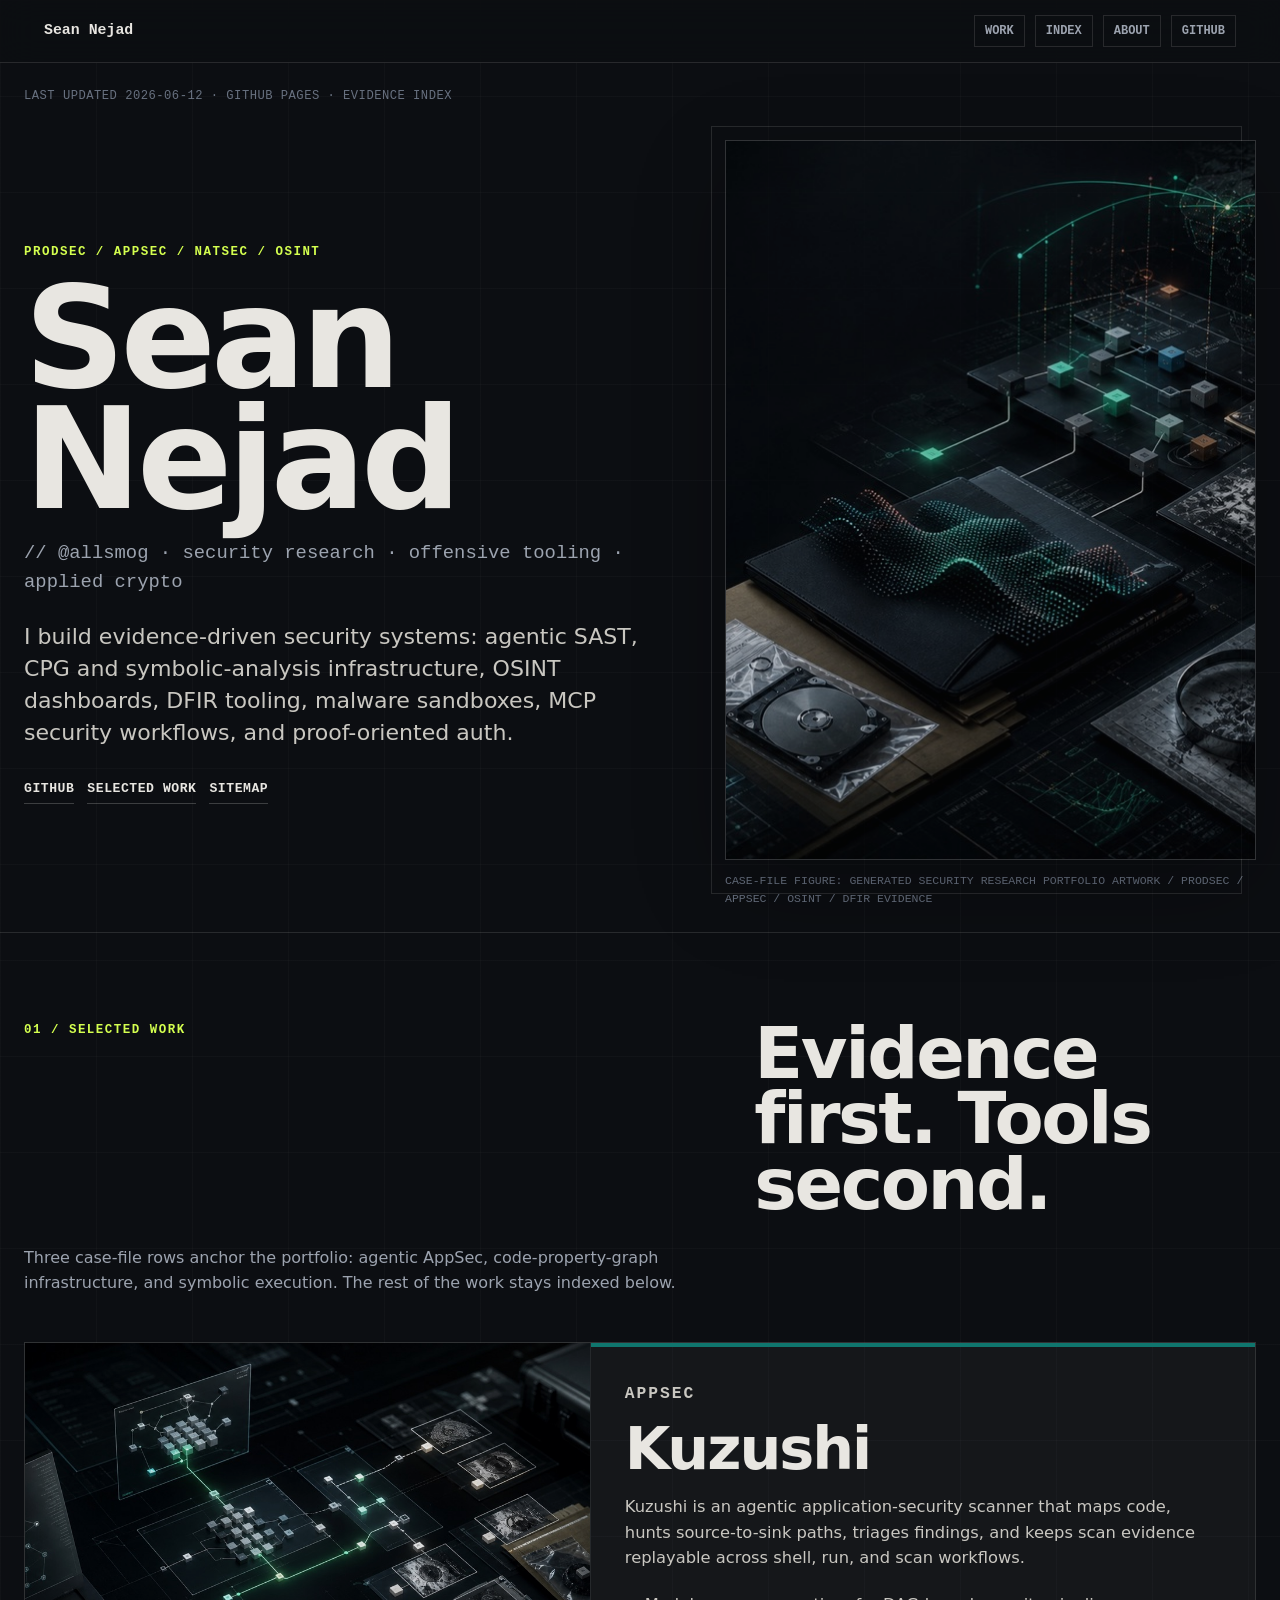
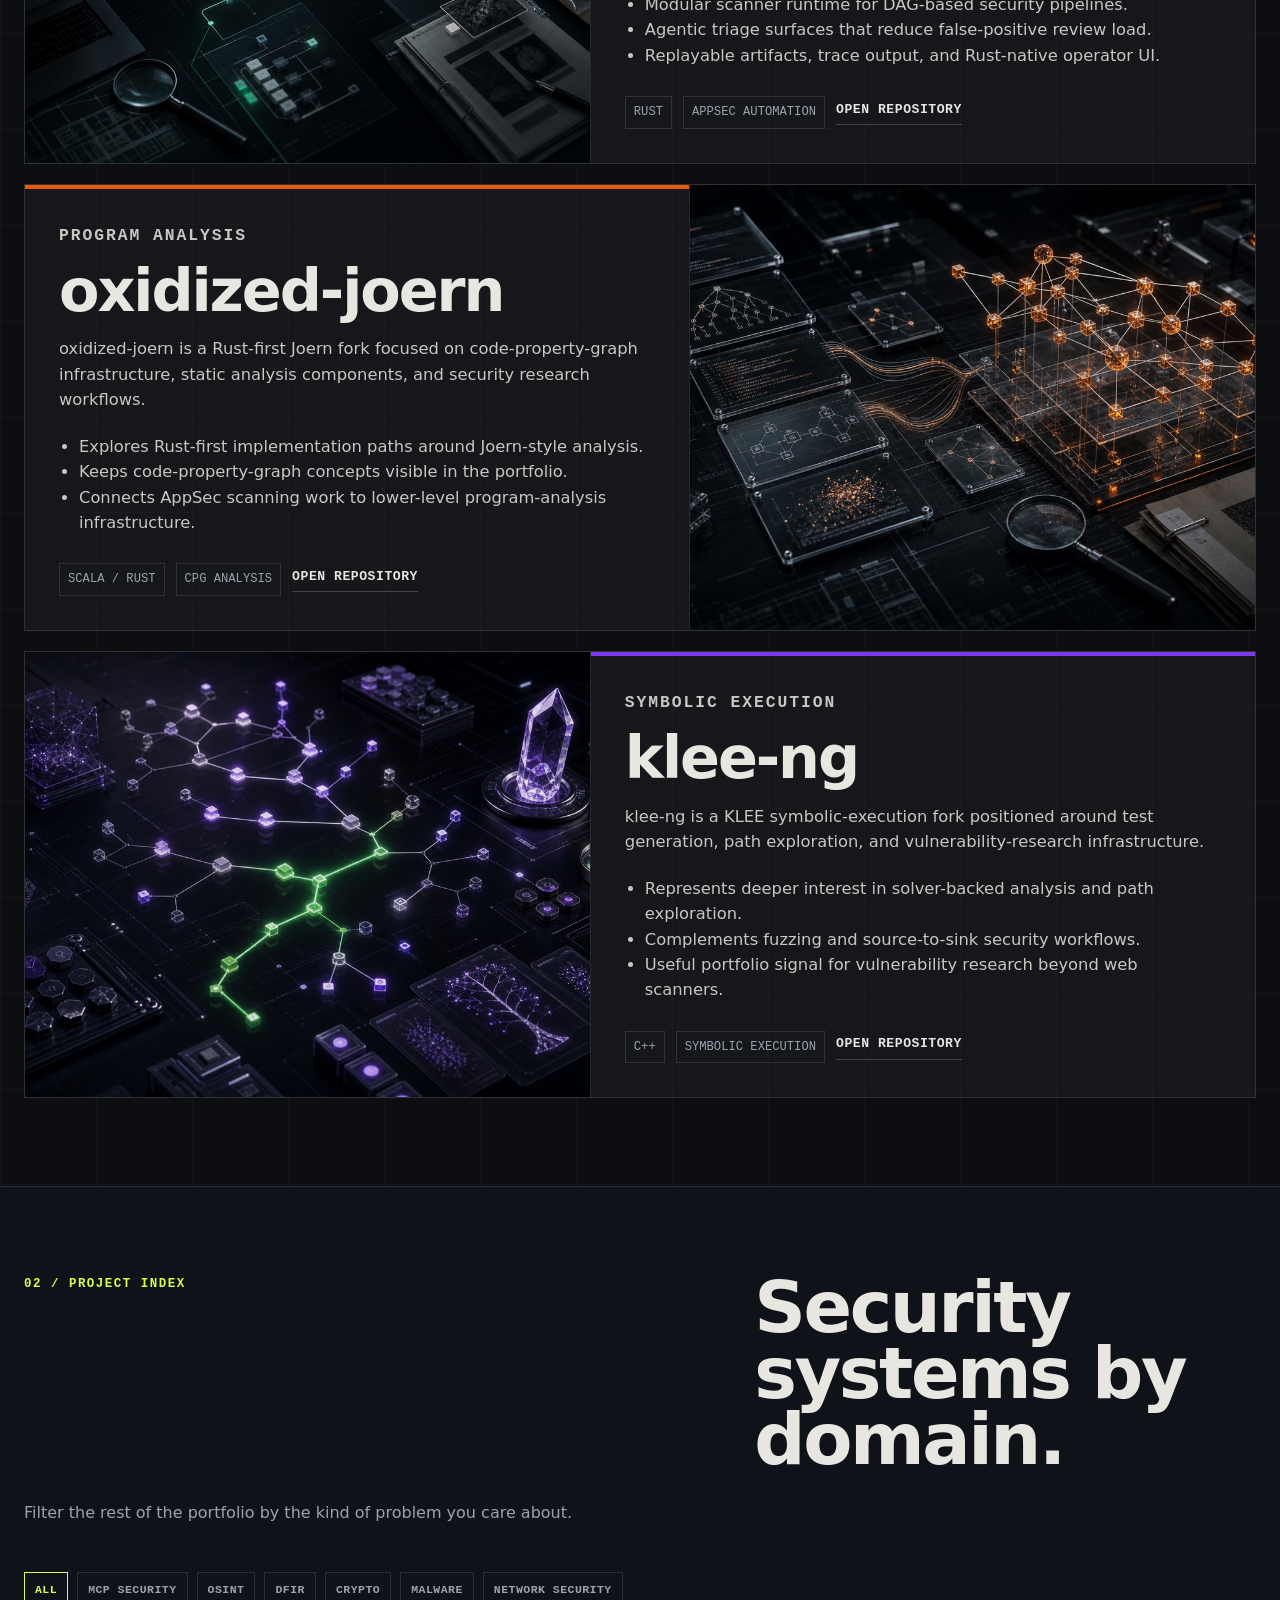
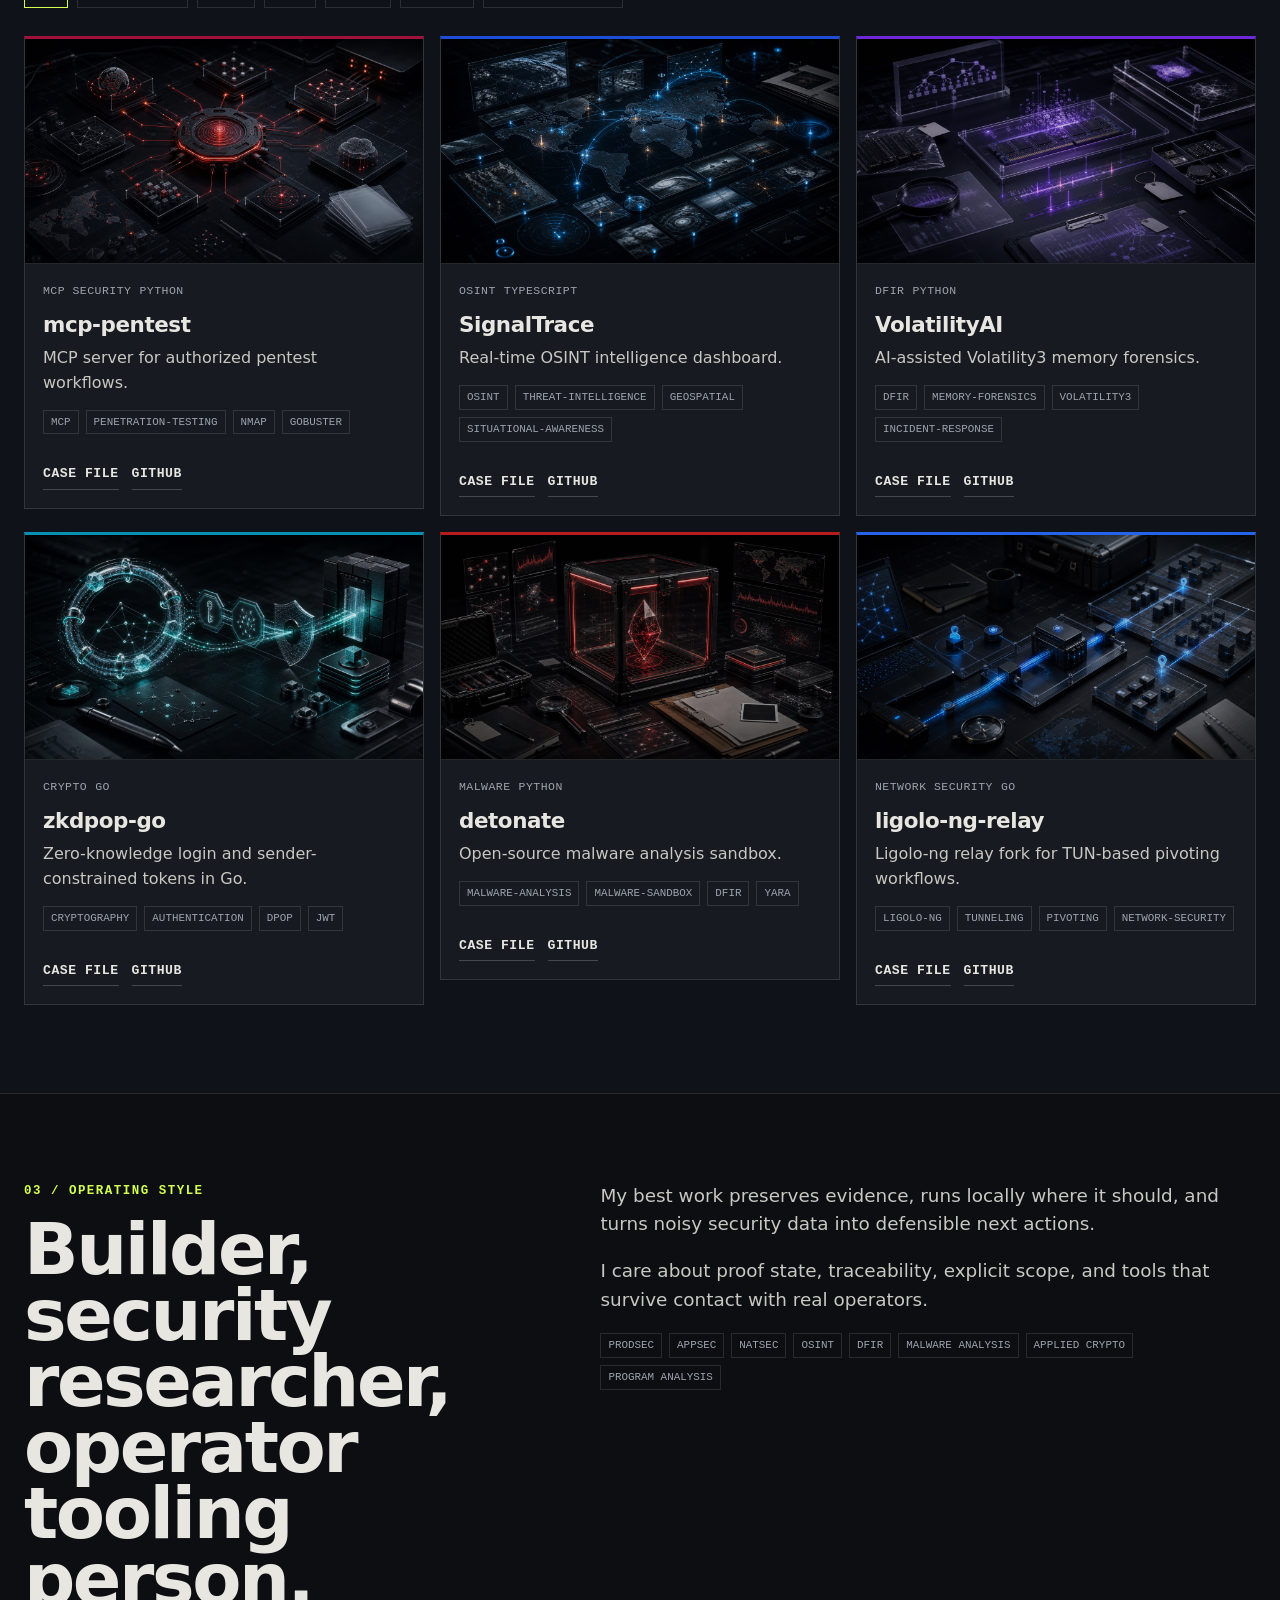
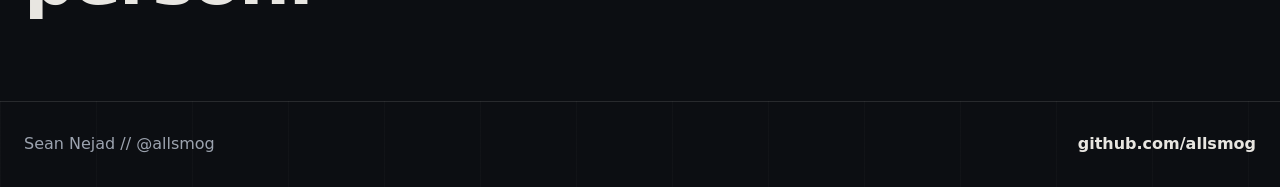
==== commit 782507a6: "Add generated SEO visuals and metadata" ====
--- a/index.html
+++ b/index.html
@@ -3,20 +3,33 @@
 <head>
   <meta charset="utf-8">
   <meta name="viewport" content="width=device-width, initial-scale=1">
-  <title>Sean Nejad / allsmog | Security Researcher and Builder</title>
-  <meta name="description" content="Sean Nejad / allsmog builds ProdSec and AppSec systems across AI security, MCP, OSINT, DFIR, malware analysis, reverse engineering, and applied cryptography.">
+  <title>Sean Nejad / allsmog | ProdSec, AppSec, OSINT</title>
+  <meta name="description" content="Sean Nejad / allsmog is a ProdSec and AppSec builder and security researcher working across OSINT, DFIR, program analysis, MCP security, malware analysis, and applied cryptography.">
+  <meta name="author" content="Sean Nejad">
+  <meta name="robots" content="index,follow,max-image-preview:large">
+  <meta name="theme-color" content="#0c0e12">
   <link rel="canonical" href="https://allsmog.github.io/">
+  <link rel="alternate" type="text/plain" href="/llms.txt" title="LLMs.txt">
+  <link rel="preload" as="image" href="/assets/generated/sean-nejad-security-research-portfolio.jpg" fetchpriority="high">
   <meta property="og:type" content="website">
-  <meta property="og:title" content="Sean Nejad / allsmog | Security Researcher and Builder">
-  <meta property="og:description" content="Sean Nejad / allsmog builds ProdSec and AppSec systems across AI security, MCP, OSINT, DFIR, malware analysis, reverse engineering, and applied cryptography.">
+  <meta property="og:site_name" content="Sean Nejad / allsmog">
+  <meta property="og:locale" content="en_US">
+  <meta property="og:title" content="Sean Nejad / allsmog | ProdSec, AppSec, OSINT">
+  <meta property="og:description" content="Sean Nejad / allsmog is a ProdSec and AppSec builder and security researcher working across OSINT, DFIR, program analysis, MCP security, malware analysis, and applied cryptography.">
   <meta property="og:url" content="https://allsmog.github.io/">
-  <meta property="og:image" content="https://allsmog.github.io/assets/site-preview.png">
+  <meta property="og:image" content="https://allsmog.github.io/assets/site-preview.jpg">
+  <meta property="og:image:secure_url" content="https://allsmog.github.io/assets/site-preview.jpg">
+  <meta property="og:image:type" content="image/jpeg">
+  <meta property="og:image:width" content="1200">
+  <meta property="og:image:height" content="630">
+  <meta property="og:image:alt" content="Sean Nejad / allsmog security research portfolio preview for ProdSec, AppSec, OSINT, DFIR, and program analysis.">
   <meta name="twitter:card" content="summary_large_image">
-  <meta name="twitter:title" content="Sean Nejad / allsmog | Security Researcher and Builder">
-  <meta name="twitter:description" content="Sean Nejad / allsmog builds ProdSec and AppSec systems across AI security, MCP, OSINT, DFIR, malware analysis, reverse engineering, and applied cryptography.">
-  <meta name="twitter:image" content="https://allsmog.github.io/assets/site-preview.png">
+  <meta name="twitter:title" content="Sean Nejad / allsmog | ProdSec, AppSec, OSINT">
+  <meta name="twitter:description" content="Sean Nejad / allsmog is a ProdSec and AppSec builder and security researcher working across OSINT, DFIR, program analysis, MCP security, malware analysis, and applied cryptography.">
+  <meta name="twitter:image" content="https://allsmog.github.io/assets/site-preview.jpg">
+  <meta name="twitter:image:alt" content="Sean Nejad / allsmog security research portfolio preview for ProdSec, AppSec, OSINT, DFIR, and program analysis.">
   <link rel="stylesheet" href="/assets/site.css">
-  <script type="application/ld+json">{"@context":"https://schema.org","@type":"ProfilePage","name":"Sean Nejad / allsmog","url":"https://allsmog.github.io","mainEntity":{"@type":"Person","name":"Sean Nejad","alternateName":"allsmog","url":"https://allsmog.github.io","sameAs":["https://github.com/allsmog"],"knowsAbout":["Product Security","Application Security","OSINT","DFIR","Malware Analysis","Reverse Engineering","Applied Cryptography","AI Security","Program Analysis","Symbolic Execution"]},"hasPart":{"@type":"ItemList","itemListElement":[{"@type":"ListItem","position":1,"url":"https://allsmog.github.io/projects/kuzushi/","name":"Kuzushi"},{"@type":"ListItem","position":2,"url":"https://allsmog.github.io/projects/mcp-pentest/","name":"mcp-pentest"},{"@type":"ListItem","position":3,"url":"https://allsmog.github.io/projects/signaltrace/","name":"SignalTrace"},{"@type":"ListItem","position":4,"url":"https://allsmog.github.io/projects/volatilityai/","name":"VolatilityAI"},{"@type":"ListItem","position":5,"url":"https://allsmog.github.io/projects/zkdpop-go/","name":"zkdpop-go"},{"@type":"ListItem","position":6,"url":"https://allsmog.github.io/projects/detonate/","name":"detonate"},{"@type":"ListItem","position":7,"url":"https://allsmog.github.io/projects/oxidized-joern/","name":"oxidized-joern"},{"@type":"ListItem","position":8,"url":"https://allsmog.github.io/projects/klee-ng/","name":"klee-ng"},{"@type":"ListItem","position":9,"url":"https://allsmog.github.io/projects/ligolo-ng-relay/","name":"ligolo-ng-relay"}]}}</script>
+  <script type="application/ld+json">{"@context":"https://schema.org","@type":"ProfilePage","name":"Sean Nejad / allsmog","url":"https://allsmog.github.io","description":"Sean Nejad / allsmog is a ProdSec and AppSec builder and security researcher working across OSINT, DFIR, program analysis, MCP security, malware analysis, and applied cryptography.","image":{"@type":"ImageObject","url":"https://allsmog.github.io/assets/generated/sean-nejad-security-research-portfolio.jpg","contentUrl":"https://allsmog.github.io/assets/generated/sean-nejad-security-research-portfolio.jpg","width":1280,"height":720,"description":"Sean Nejad / allsmog security research portfolio preview for ProdSec, AppSec, OSINT, DFIR, and program analysis.","caption":"Sean Nejad / allsmog security research portfolio artwork."},"primaryImageOfPage":{"@type":"ImageObject","url":"https://allsmog.github.io/assets/site-preview.jpg","contentUrl":"https://allsmog.github.io/assets/site-preview.jpg","width":1200,"height":630,"description":"Sean Nejad / allsmog security research portfolio preview for ProdSec, AppSec, OSINT, DFIR, and program analysis.","caption":"Sean Nejad / allsmog portfolio social preview."},"mainEntity":{"@type":"Person","name":"Sean Nejad","alternateName":"allsmog","url":"https://allsmog.github.io","image":"https://allsmog.github.io/assets/generated/sean-nejad-security-research-portfolio.jpg","sameAs":["https://github.com/allsmog"],"jobTitle":"Security Researcher and Builder","knowsAbout":["Product Security","Application Security","OSINT","DFIR","Malware Analysis","Reverse Engineering","Applied Cryptography","AI Security","Program Analysis","Symbolic Execution"]},"hasPart":{"@type":"ItemList","itemListElement":[{"@type":"ListItem","position":1,"url":"https://allsmog.github.io/projects/kuzushi/","name":"Kuzushi","description":"Kuzushi is an agentic SAST scanner for AppSec teams, with source-to-sink hunting, AI triage, traceable findings, and replayable scan artifacts.","image":"https://allsmog.github.io/assets/generated/sean-nejad-kuzushi-agentic-appsec-scanner.jpg"},{"@type":"ListItem","position":2,"url":"https://allsmog.github.io/projects/mcp-pentest/","name":"mcp-pentest","description":"mcp-pentest is an MCP server for authorized pentest workflows with Nmap, Gobuster, OSINT context, AI-assisted triage, and reporting.","image":"https://allsmog.github.io/assets/generated/sean-nejad-mcp-pentest-security-automation.jpg"},{"@type":"ListItem","position":3,"url":"https://allsmog.github.io/projects/signaltrace/","name":"SignalTrace","description":"SignalTrace is a real-time OSINT dashboard for conflict, crisis, maritime, aviation, infrastructure, and humanitarian signals.","image":"https://allsmog.github.io/assets/generated/sean-nejad-signaltrace-osint-dashboard.jpg"},{"@type":"ListItem","position":4,"url":"https://allsmog.github.io/projects/volatilityai/","name":"VolatilityAI","description":"VolatilityAI is a Volatility3 memory-forensics companion for DFIR triage, timelines, report diffing, and grounded LLM-assisted investigation.","image":"https://allsmog.github.io/assets/generated/sean-nejad-volatilityai-dfir-memory-forensics.jpg"},{"@type":"ListItem","position":5,"url":"https://allsmog.github.io/projects/zkdpop-go/","name":"zkdpop-go","description":"zkdpop-go is a Go framework for Schnorr ZK login, DPoP-bound JWTs, proof-of-possession auth, and ready-to-use middleware.","image":"https://allsmog.github.io/assets/generated/sean-nejad-zkdpop-go-zero-knowledge-auth.jpg"},{"@type":"ListItem","position":6,"url":"https://allsmog.github.io/projects/detonate/","name":"detonate","description":"detonate is a malware-analysis sandbox with Docker, QEMU, telemetry, YARA, Suricata, threat-intel enrichment, and AI reports.","image":"https://allsmog.github.io/assets/generated/sean-nejad-detonate-malware-analysis-sandbox.jpg"},{"@type":"ListItem","position":7,"url":"https://allsmog.github.io/projects/oxidized-joern/","name":"oxidized-joern","description":"oxidized-joern is a Rust-first Joern fork exploring faster code-property-graph frontends and security-analysis components.","image":"https://allsmog.github.io/assets/generated/sean-nejad-oxidized-joern-code-property-graph.jpg"},{"@type":"ListItem","position":8,"url":"https://allsmog.github.io/projects/klee-ng/","name":"klee-ng","description":"klee-ng is a KLEE symbolic-execution fork for program analysis, test generation, and vulnerability-research workflows.","image":"https://allsmog.github.io/assets/generated/sean-nejad-klee-ng-symbolic-execution.jpg"},{"@type":"ListItem","position":9,"url":"https://allsmog.github.io/projects/ligolo-ng-relay/","name":"ligolo-ng-relay","description":"ligolo-ng-relay is a Ligolo-ng relay fork for TUN-based tunneling, pivoting, and authorized network-assessment workflows.","image":"https://allsmog.github.io/assets/generated/sean-nejad-ligolo-ng-relay-network-security.jpg"}]}}</script>
 </head>
 <body>
   <a class="skip-link" href="#main">Skip to content</a>
@@ -47,8 +60,8 @@
           </div>
         </div>
         <figure class="hero-figure">
-          <img src="/assets/project-visuals/oxidized-joern.png" alt="Code-property-graph artifact preview" width="1280" height="720">
-          <figcaption>case-file figure: code-property graph / symbolic analysis / security workflow evidence</figcaption>
+          <img src="/assets/generated/sean-nejad-security-research-portfolio.jpg" alt="Sean Nejad / allsmog security research portfolio preview for ProdSec, AppSec, OSINT, DFIR, and program analysis." width="1280" height="720" fetchpriority="high" decoding="async">
+          <figcaption>case-file figure: generated security research portfolio artwork / ProdSec / AppSec / OSINT / DFIR evidence</figcaption>
         </figure>
       </div>
     </section>
@@ -63,7 +76,7 @@
         <div class="feature-stack">
     <article class="feature-row" style="--project-accent: #0f766e">
       <a class="feature-art" href="/projects/kuzushi/" aria-label="Kuzushi project page">
-        <img src="/assets/project-visuals/kuzushi.png" alt="Kuzushi artifact preview" width="1280" height="720">
+        <img src="/assets/generated/sean-nejad-kuzushi-agentic-appsec-scanner.jpg" alt="Cinematic dark lab visualization of Kuzushi agentic AppSec scanning, evidence traces, and source-to-sink analysis nodes." width="1280" height="720" decoding="async">
       </a>
       <div class="feature-copy">
         <p class="dossier-label">AppSec</p>
@@ -80,7 +93,7 @@
 
     <article class="feature-row feature-row-reverse" style="--project-accent: #ea580c">
       <a class="feature-art" href="/projects/oxidized-joern/" aria-label="oxidized-joern project page">
-        <img src="/assets/project-visuals/oxidized-joern.png" alt="oxidized-joern artifact preview" width="1280" height="720">
+        <img src="/assets/generated/sean-nejad-oxidized-joern-code-property-graph.jpg" alt="Cinematic dark program-analysis bench with orange code-property graph nodes, AST fragments, and dataflow layers for oxidized-joern." width="1280" height="720" decoding="async">
       </a>
       <div class="feature-copy">
         <p class="dossier-label">Program Analysis</p>
@@ -97,7 +110,7 @@
 
     <article class="feature-row" style="--project-accent: #7c3aed">
       <a class="feature-art" href="/projects/klee-ng/" aria-label="klee-ng project page">
-        <img src="/assets/project-visuals/klee-ng.png" alt="klee-ng artifact preview" width="1280" height="720">
+        <img src="/assets/generated/sean-nejad-klee-ng-symbolic-execution.jpg" alt="Cinematic dark symbolic-execution graph with purple constraint nodes, solver crystals, and a green solved path for klee-ng." width="1280" height="720" decoding="async">
       </a>
       <div class="feature-copy">
         <p class="dossier-label">Symbolic Execution</p>
@@ -126,7 +139,7 @@
         <div class="index-grid">
     <article class="index-card" data-domain="MCP Security" style="--project-accent: #9f1239">
       <a class="index-art" href="/projects/mcp-pentest/" aria-label="mcp-pentest project page">
-        <img src="/assets/project-visuals/mcp-pentest.png" alt="mcp-pentest artifact preview" width="1280" height="720">
+        <img src="/assets/generated/sean-nejad-mcp-pentest-security-automation.jpg" alt="Cinematic dark lab visualization of MCP pentest security automation with scoped protocol nodes and evidence-report artifacts." width="1280" height="720" decoding="async">
       </a>
       <div class="index-card-body">
         <div class="index-meta">
@@ -145,7 +158,7 @@
 
     <article class="index-card" data-domain="OSINT" style="--project-accent: #1d4ed8">
       <a class="index-art" href="/projects/signaltrace/" aria-label="SignalTrace project page">
-        <img src="/assets/project-visuals/signaltrace.png" alt="SignalTrace artifact preview" width="1280" height="720">
+        <img src="/assets/generated/sean-nejad-signaltrace-osint-dashboard.jpg" alt="Cinematic dark OSINT operations table with geospatial signal arcs, event beacons, and intelligence evidence tiles for SignalTrace." width="1280" height="720" decoding="async">
       </a>
       <div class="index-card-body">
         <div class="index-meta">
@@ -164,7 +177,7 @@
 
     <article class="index-card" data-domain="DFIR" style="--project-accent: #6d28d9">
       <a class="index-art" href="/projects/volatilityai/" aria-label="VolatilityAI project page">
-        <img src="/assets/project-visuals/volatilityai.png" alt="VolatilityAI artifact preview" width="1280" height="720">
+        <img src="/assets/generated/sean-nejad-volatilityai-dfir-memory-forensics.jpg" alt="Cinematic dark DFIR bench with memory modules, process-tree evidence, and violet forensic timeline artifacts for VolatilityAI." width="1280" height="720" decoding="async">
       </a>
       <div class="index-card-body">
         <div class="index-meta">
@@ -183,7 +196,7 @@
 
     <article class="index-card" data-domain="Crypto" style="--project-accent: #0891b2">
       <a class="index-art" href="/projects/zkdpop-go/" aria-label="zkdpop-go project page">
-        <img src="/assets/project-visuals/zkdpop-go.png" alt="zkdpop-go artifact preview" width="1280" height="720">
+        <img src="/assets/generated/sean-nejad-zkdpop-go-zero-knowledge-auth.jpg" alt="Cinematic dark cryptography visualization of zero-knowledge proof rings, sender-constrained tokens, and secure authentication flow for zkdpop-go." width="1280" height="720" decoding="async">
       </a>
       <div class="index-card-body">
         <div class="index-meta">
@@ -202,7 +215,7 @@
 
     <article class="index-card" data-domain="Malware" style="--project-accent: #b91c1c">
       <a class="index-art" href="/projects/detonate/" aria-label="detonate project page">
-        <img src="/assets/project-visuals/detonate.png" alt="detonate artifact preview" width="1280" height="720">
+        <img src="/assets/generated/sean-nejad-detonate-malware-analysis-sandbox.jpg" alt="Cinematic dark malware-analysis sandbox with sealed containment cube, red telemetry, and neutral evidence artifacts for detonate." width="1280" height="720" decoding="async">
       </a>
       <div class="index-card-body">
         <div class="index-meta">
@@ -221,7 +234,7 @@
 
     <article class="index-card" data-domain="Network Security" style="--project-accent: #2563eb">
       <a class="index-art" href="/projects/ligolo-ng-relay/" aria-label="ligolo-ng-relay project page">
-        <img src="/assets/project-visuals/ligolo-ng-relay.png" alt="ligolo-ng-relay artifact preview" width="1280" height="720">
+        <img src="/assets/generated/sean-nejad-ligolo-ng-relay-network-security.jpg" alt="Cinematic dark network-security lab visualization of a blue relay tunnel path, scoped subnet tiles, and operator-controlled routing for ligolo-ng-relay." width="1280" height="720" decoding="async">
       </a>
       <div class="index-card-body">
         <div class="index-meta">
--- a/assets/site.css
+++ b/assets/site.css
@@ -246,7 +246,7 @@
   aspect-ratio: 16 / 9;
   border: 1px solid var(--line-strong);
   box-shadow: var(--shadow);
-  object-fit: contain;
+  object-fit: cover;
   opacity: 0.78;
   position: relative;
   width: 100%;
@@ -318,7 +318,7 @@
 
 .feature-art img {
   height: 100%;
-  object-fit: contain;
+  object-fit: cover;
   opacity: 0.92;
   transition: opacity 160ms ease, transform 160ms ease;
   width: 100%;
@@ -401,6 +401,7 @@
 }
 
 .index-grid {
+  align-items: start;
   display: grid;
   gap: 16px;
   grid-template-columns: repeat(3, minmax(0, 1fr));
@@ -426,7 +427,8 @@
 
 .index-art img {
   aspect-ratio: 16 / 9;
-  object-fit: contain;
+  height: auto;
+  object-fit: cover;
   opacity: 0.88;
   width: 100%;
 }
@@ -694,6 +696,11 @@
     grid-template-columns: 106px minmax(0, 1fr);
   }
 
+  .index-art {
+    aspect-ratio: auto;
+    height: 100%;
+  }
+
   .index-art img {
     aspect-ratio: auto;
     height: 100%;
